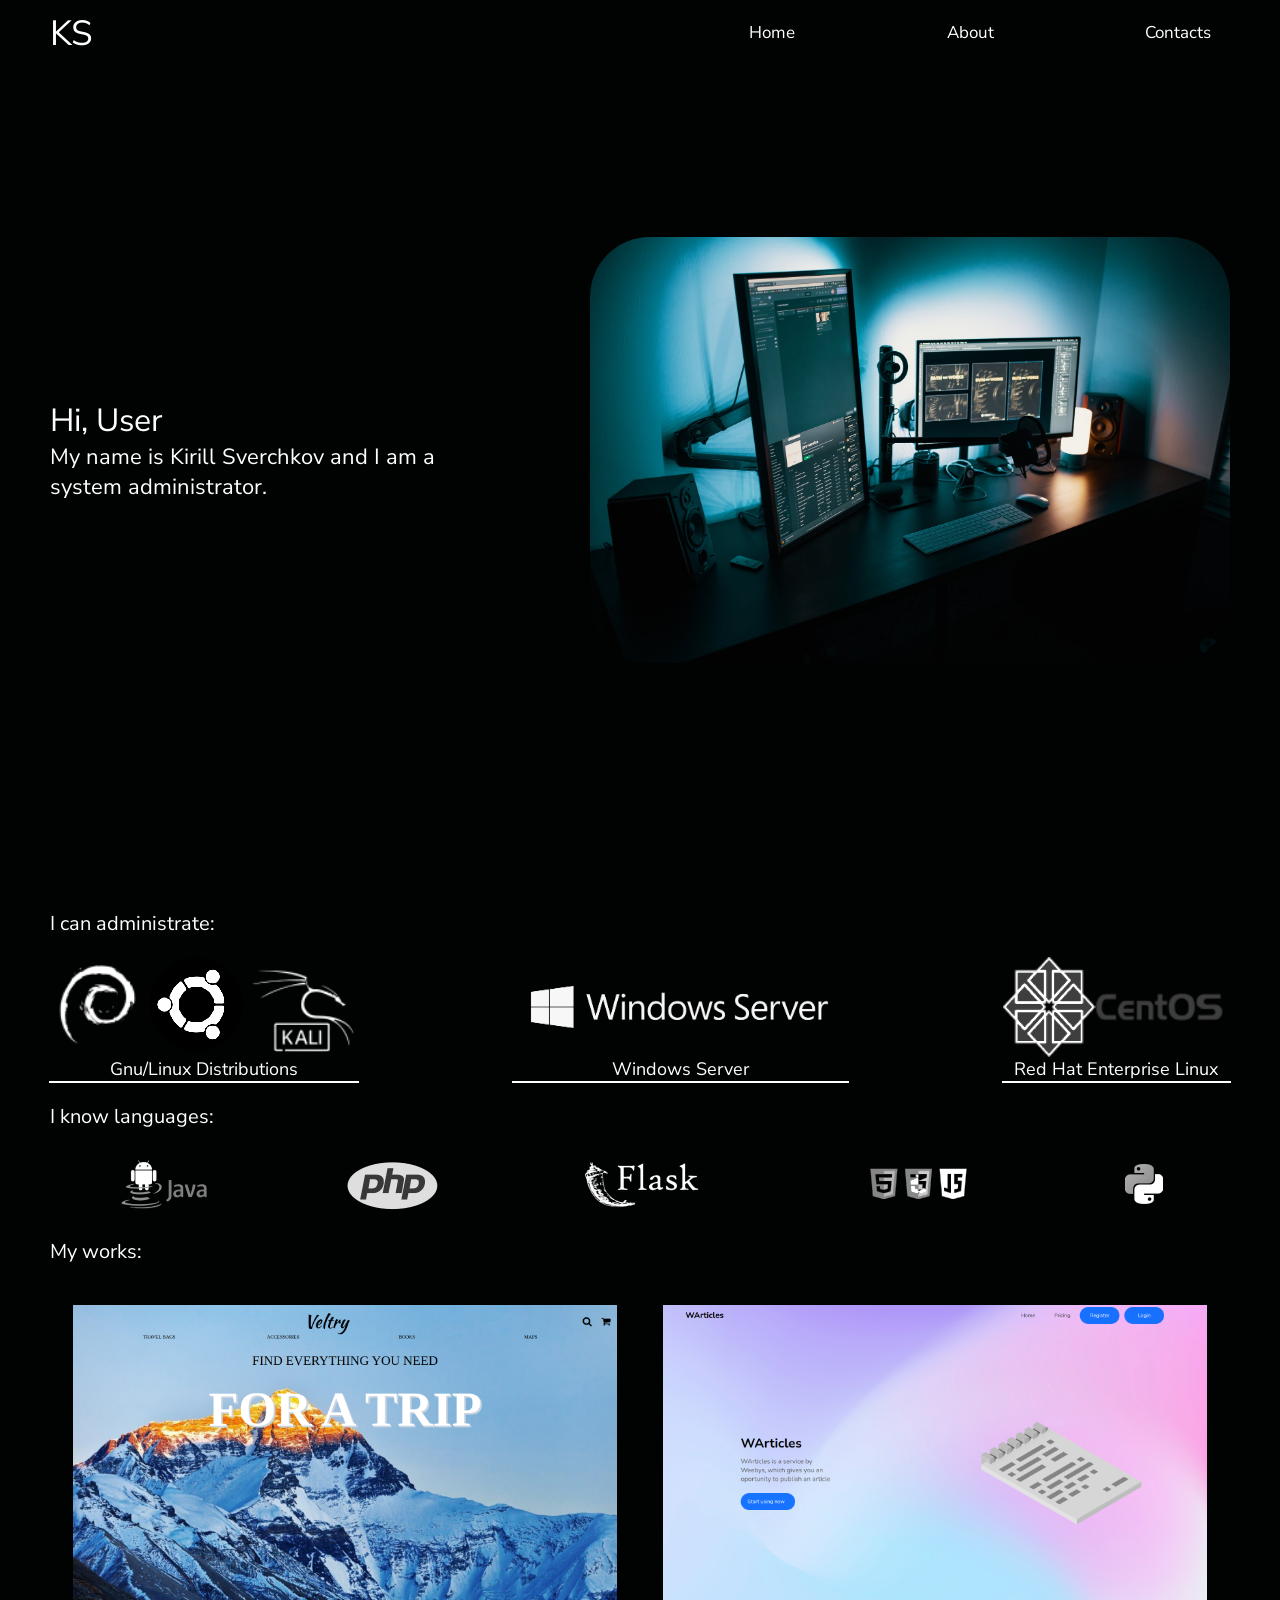
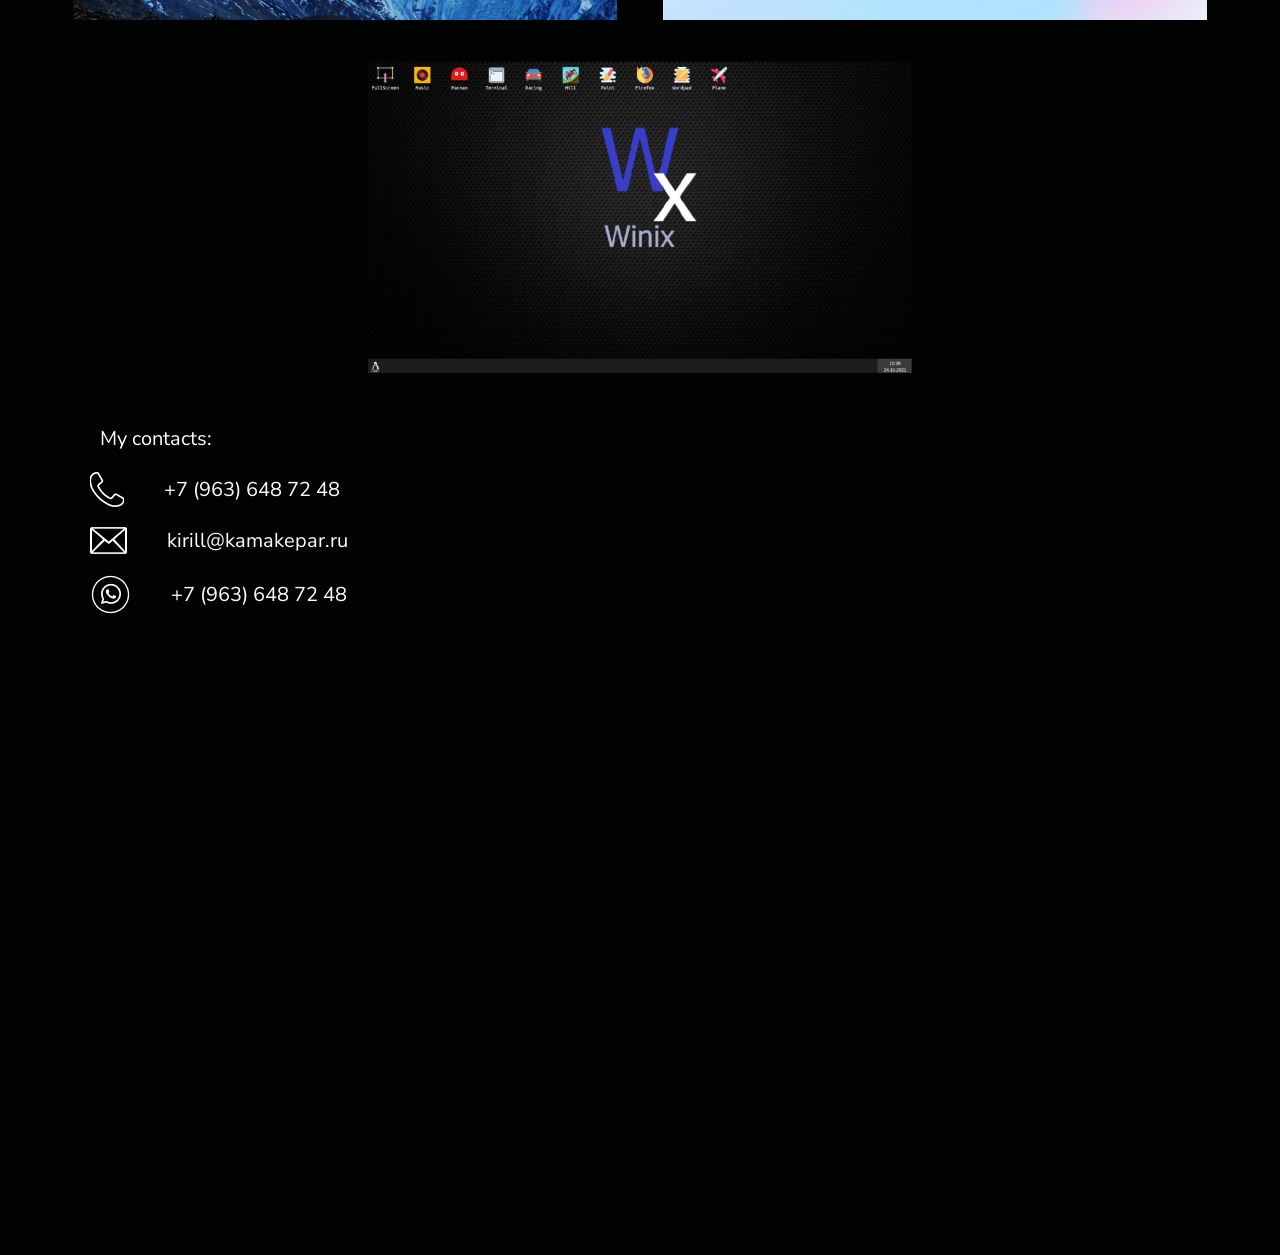
==== index.html @ 266104aa "all" ====
<html>
    <head>
        <title>Kirill Sverchkov</title>
        <meta name="viewport" content="width=device-width, initial-scale=1">
        <link rel="stylesheet" href="/assets/css/common.css?v=0.1" >
        <link rel="stylesheet" href="/assets/css/main.css?v=0.16">
        <link rel="stylesheet" href="/assets/css/phone.css?v=0.7">
        <link rel="stylesheet" href="/assets/css/prog.css?v=0.1">
    </head>
    <body>
        <div class="content__box tyui" id="Home">
            <div class="menu">
                <a class="menu__item__logo" href="/">KS</a>
                <div class="menu__item__items">
                    <a class="menu__item" href="#Home">Home<anim></anim></a>
                    <a class="menu__item" href="#About">About<anim></anim></a>
                    <a class="menu__item" href="#Contacts">Contacts<anim></anim></a>
                </div>
            </div>
            <div class="content__box__items">
                <div class="content__box__left">
                    <div class="content__title">Hi, User</div>
                    <div class="content__description">My name is Kirill Sverchkov and I am a system administrator.</div>
                </div>
                <div class="content__box__right">
                    <img src="/assets/images/head.jpeg">
                </div>
            </div>
        </div>
        <div class="content__box ddfg" id="About">
            <div class="content_box__description">I can administrate: </div>
            <div class="content__box__layers">
                <div class="content__box__left__layer__left">
                    <div class="content__box__left__layer__top">
                        <img src="/assets/images/image 2debian_logo.png" class="debian">
                        <img src="/assets/images/image 3ubuntu_logo.png" class="ubuntu">
                        <img src="/assets/images/image 4kali_logo.png" class="kali">
                    </div>
                    <div class="content__box__left__layer__bottom">
                        Gnu/Linux Distributions<anim></anim>
                    </div>
                </div>
                <div class="content__box__left__layer__center">
                    <div class="content__box__center__layer__top">
                        <img src="/assets/images/image 10windows_server_logo.png" class="windows10">
                    </div>
                    <div class="content__box__center__layer__bottom">
                        Windows Server<anim></anim>
                    </div>
                </div>
                <div class="content__box__left__layer__right">
                    <div class="content__box__right__layer__top">
                        <img src="/assets/images/image 5centos_logo.png" class="centos">
                    </div>
                    <div class="content__box__right__layer__bottom">
                        Red Hat Enterprise Linux<anim></anim>
                    </div>
                </div>
            </div>
            <div class="content_box__description">I know languages: </div>
            <div class="content_box__description__langs">
                <img src="/assets/images/image 6java_logo.png" class="java">
                <img src="/assets/images/image 7php_logo.png" class="php">
                <img src="/assets/images/flask_bg_trans 1flask_logo.png" class="flask">
                <img src="/assets/images/image 8web_logo.png" class="web">
                <img src="/assets/images/image 9python_logo.png" class="python">
            </div>
            <div class="content_box__description">My works: </div>
            <div class="content__box__my__works">
                <div class="content__box__my__works__asset">
                    <div class="imgasset" style="background-image:url('/assets/images/projects/veltry_proj.png');">
                        <div class="huty">
                            Veltry is a project, in which an internet shop was created.
                        </div>
                    </div>
                </div>

                <div class="content__box__my__works__asset">
                    <div class="imgasset" style="background-image:url('/assets/images/projects/warticles_proj.png');">
                        <div class="huty">
                            Warticles is a project, in which you can create a blog.
                        </div>
                    </div>
                </div>

                <div class="content__box__my__works__asset">
                    <div class="imgasset" style="background-image:url('/assets/images/projects/winix_os_proj.png');">
                        <div class="huty">
                            Winix is an os, written in JavaScript and styled by css.
                        </div>
                    </div>
                </div>
            </div>
            <div class="content__box rtyu" id="Contacts">
                <div class="content_box__description">My contacts: </div>
                <div class="phone_me dliu">
                    <a href="tel:+7 (963) 648 72 48"><img src="/assets/images/phone-line 1.png"> <hg>+7 (963) 648 72 48</hg></a>
                </div>
                <div class="email_me dliu">
                    <a href="mailto:kirill@kamakepar.ru"><img src="/assets/images/email 1.png"> <hg>kirill@kamakepar.ru</hg></a>
                </div>
                <div class="whatsapp_me dliu">
                    <a href="https://api.whatsapp.com/send?phone=79636487248&text=%D0%94%D0%BE%D0%B1%D1%80%D1%8B%D0%B9%20%D0%B4%D0%B5%D0%BD%D1%8C.%20%D0%9C%D0%B5%D0%BD%D1%8F%20%D0%B7%D0%BE%D0%B2%D1%83%D1%82%20..."><img src="/assets/images/whatsapp-round-line 1.png"> <hg>+7 (963) 648 72 48</hg></a>
                </div>
                <div class="frame">
                    <script src="//mailer.i.bizml.ru/apps/fc3/build/loader.js" async sp-form-id="51efac4c1dc15f9a9f5ab55841e2608adf879eae57d5d45fceab6134a66a0aba"></script>
                </frame>
            </div>
    </body>
    <script src="/assets/js/jquery.js"></script>
    <script src="/assets/js/jquery.appear.js"></script>
    <script src="/assets/js/main.js?v=1.0"></script>
</html>
---- assets/css/common.css ----
@import url('https://fonts.googleapis.com/css2?family=Nunito+Sans:ital,wght@0,400;0,700;1,400;1,700&display=swap');

*{
    font-family: 'Nunito Sans', sans-serif;
    font-weight: normal;
    font-size: 14px;
}

body{
    background-color: #010302;
    margin:0px;
    height:100%;
    width: 100%;
}
---- assets/css/main.css ----
@keyframes deunderline{
    from{
        width:100%;
        border: 1px solid #fff;
    }
    to{
        width:0%;
        border: 1px solid #fff;
    }
}

@keyframes just_underline{
    from{
        width:0px;
    }
    to{
        width:100%;
    }
}

@keyframes underline{
    from{
        width:0%;
        border: 1px solid #fff;
    }
    to{
        width:100%;
        border: 1px solid #fff;
    }
}

@keyframes appear{
    from{
        opacity: 0;
    }
    to{
       opacity: 1; 
    }
}

html {
    scroll-behavior: smooth;
}

.content__box.tyui{
    height: 100%;
}

.menu {
    padding: 10px 50px;
    display: flex;
    align-items: center;
    justify-content: space-between;
    width: calc(100% - 100px);
}

a.menu__item__logo {
    font-size: 35px;
    color: #fff;
    text-decoration: none;
}

.menu__item__items {
    display: flex;
    align-items: center;
    justify-content: space-between;
    max-width: 500px;
    width: 100%;
    flex-grow: 1;
}

a.menu__item {
    color: #fff;
    text-decoration: none;
    padding: 10px 19px;
    font-size: 17px;
    display: flex;
    align-items: center;
    justify-content: center;
    flex-direction: column;
}

a.menu__item:hover anim {
    animation: .3s underline ease-in-out;
    width: 100%;
    border: 1px solid #fff;
}

a.menu__item anim {
    animation: .3s deunderline ease-in-out;
    width: 100%;
    border: 1px solid transparent;
}

.content__box__items {
    flex-grow: 1;
    display: flex;
    justify-content: space-between;
    padding: 10px 50px;
    align-items: center;
}

.content__box {
    width: 100%;
    height: 100%;
    display: flex;
    flex-direction: column;
}

.content__box__left {
    color: #fff;
    max-width: 398px;
    width: 100%;
}

.content__title {
    font-size: 32px;
}

.content__description {
    font-size: 22px;
}

.content__box__right img {
    width: 100% !important;
    height: auto;
    border-radius: 60px;
}

.content__box__right {
    max-width: 640px;
    width: 100%;
}

.content__box .content__box__items > div {
    display: none;
}

.onappear{
    display: initial !important;
    animation: 1s appear ease-in-out;
}

.onappear-flex{
    display: flex !important;
    animation: 1s appear ease-in-out;
    visibility: visible !important;
}

.onappear-block{
    display: flex !important;
    animation: 1s appear ease-in-out;
}

.content_box__description {
    padding: 10px 50px;
    font-size: 20px;
    color: #fff;
}

.content__box__layers {
    padding: 10px 50px;
    display: flex;
    justify-content: space-between;
}

img.debian {filter: contrast(0) grayscale(1) brightness(100);}

img.ubuntu {
    filter: grayscale(3.2) contrast(9);
}

img.kali {
    filter: grayscale(1) contrast(0) brightness(100);
}

.content__box__left__layer__top img {
    cursor: pointer;
}

.content__box__left__layer__top img:hover {
    filter: none;
}

.content__box__layers {
    color: #fff;
    text-align: center;
    visibility: hidden;
}

.uline-anim{
    animation: 2s just_underline ease-in-out;
    display: flex !important;
}

.uline {
    font-size: 18px;
    display: flex;
    flex-direction: column;
    align-items: center;
    justify-content: center;
    visibility: visible;
}

.content__box__right__layer__bottom anim{
    display: none;
}

.content__box__left__layer__bottom anim{
    display: none;
}

img.centos {
    filter: grayscale(1) contrast(1.5) brightness(1.5);
}

anim {
    width: 100%;
    border: 1px solid #fff;
}

.content__box__right__layer__top img:hover {filter: none;}

.content_box__description__langs {
    padding: 10px 50px;
    display: flex;
    align-items: center;
    justify-content: space-around;
    visibility: hidden;
}

.content_box__description__langs img {
    filter: grayscale(1) brightness(1.5);
}

.content_box__description__langs img:hover {
    filter: none;
}

.content__box__left__layer__top img {
    height: 95px;
    width: auto;
}

.content__box__right__layer__top img {
    height: 100px;
    width: auto;
}

.content__box.ddfg {
    min-height: 100%;
    height: min-content;
}

.content__box__left__layer__center img {
    width: 335px;
    height: auto;
    filter: grayscale(1) brightness(9);
}

.content__box__left__layer__center img:hover {
    filter: none;
    cursor: pointer;
}

.content__box__center__layer__bottom anim {
    display: none;
}

.content__box__my__works {
    padding: 10px 50px;
    display: flex;
    justify-content: space-around;
    flex-wrap: wrap;
    background-size: cover;
    visibility: hidden;
}

.content__box__center__layer__top {
    flex-grow: 1;
    align-items: center;
    justify-content: center;
    display: flex;
}

.content__box__left__layer__center {
    display: flex;
    flex-direction: column;
}

.content__box__my__works__asset {
    max-width: 550px;
    height: 315px;
    width: 100%;
    margin: 20px 5px;
}

.huty {
    height: 100%;
    width: 100%;
    display: none;
    animation: .3s disappear ease-in-out;
}

.content__box__my__works__asset .imgasset {
    background-size: contain;
    background-repeat: no-repeat;
    background-position: 50%;
    height: 100%;
    width: 100%;
    cursor: pointer;
}

.imgasset:hover .huty {
    background: #000000d9;
    display: flex;
    height: calc(100% - 20px);
    justify-content: space-around;
    align-items: center;
    padding: 10px 20px;
    width: calc(100% - 40px);
    color: #fff;
    font-size: 20px;
    animation: .5s appear ease-in-out;
}

div#Contacts {
    min-height: calc(100vh - 70px);
    padding-top: 70px;
    padding: 10px 50px;
    max-width: calc(100% - 100px);
}

.menu {
    position: fixed;
    width: calc(100% - 100px);
    background: #010302;
    z-index: 100000;
}

.dliu {padding: 10px 20px;align-items: center;display: flex;}

.dliu a {
    text-decoration: none;
    color: #fff;
    font-size: 20px;
    display: flex;
    align-items: center;
}

.dliu a * {
    font-size: 20px;
    margin: 0px 20px;
}

.dliu img {
    filter: grayscale(1) brightness(1000);
}


.frame {
    max-width: 460px;
}
---- assets/css/phone.css ----
@media screen and (max-width: 600px) {
    .content__box__items {
        flex-direction: column;
        justify-content: center;
    }
    .content__box__items div{
        margin:10px 0px;
    }

    .menu {
        padding: 10px 30px;
    }
    
    .menu__item{
        padding: 10px 10px;
    }

    .content__box__left__layer__top img {
        height: initial;
        width: initial;
    }
    
    .content__box__right__layer__top img {
        height: initial;
        width: initial;
    }

    .content__box__layers {
        flex-direction: column;
    }

    .content_box__description__langs {
        flex-wrap: wrap;
    }

    .content__box__layers > div{
        margin:20px 0;
    }

    .content__box__left__layer__center img{
        width: 100%;
    }

    .content__box__my__works__asset{
        height: 200px;
    }

    .menu {
        position: fixed;
        width: calc(100% - 60px);
        background: #010302;
        z-index: 100000;
    }
}
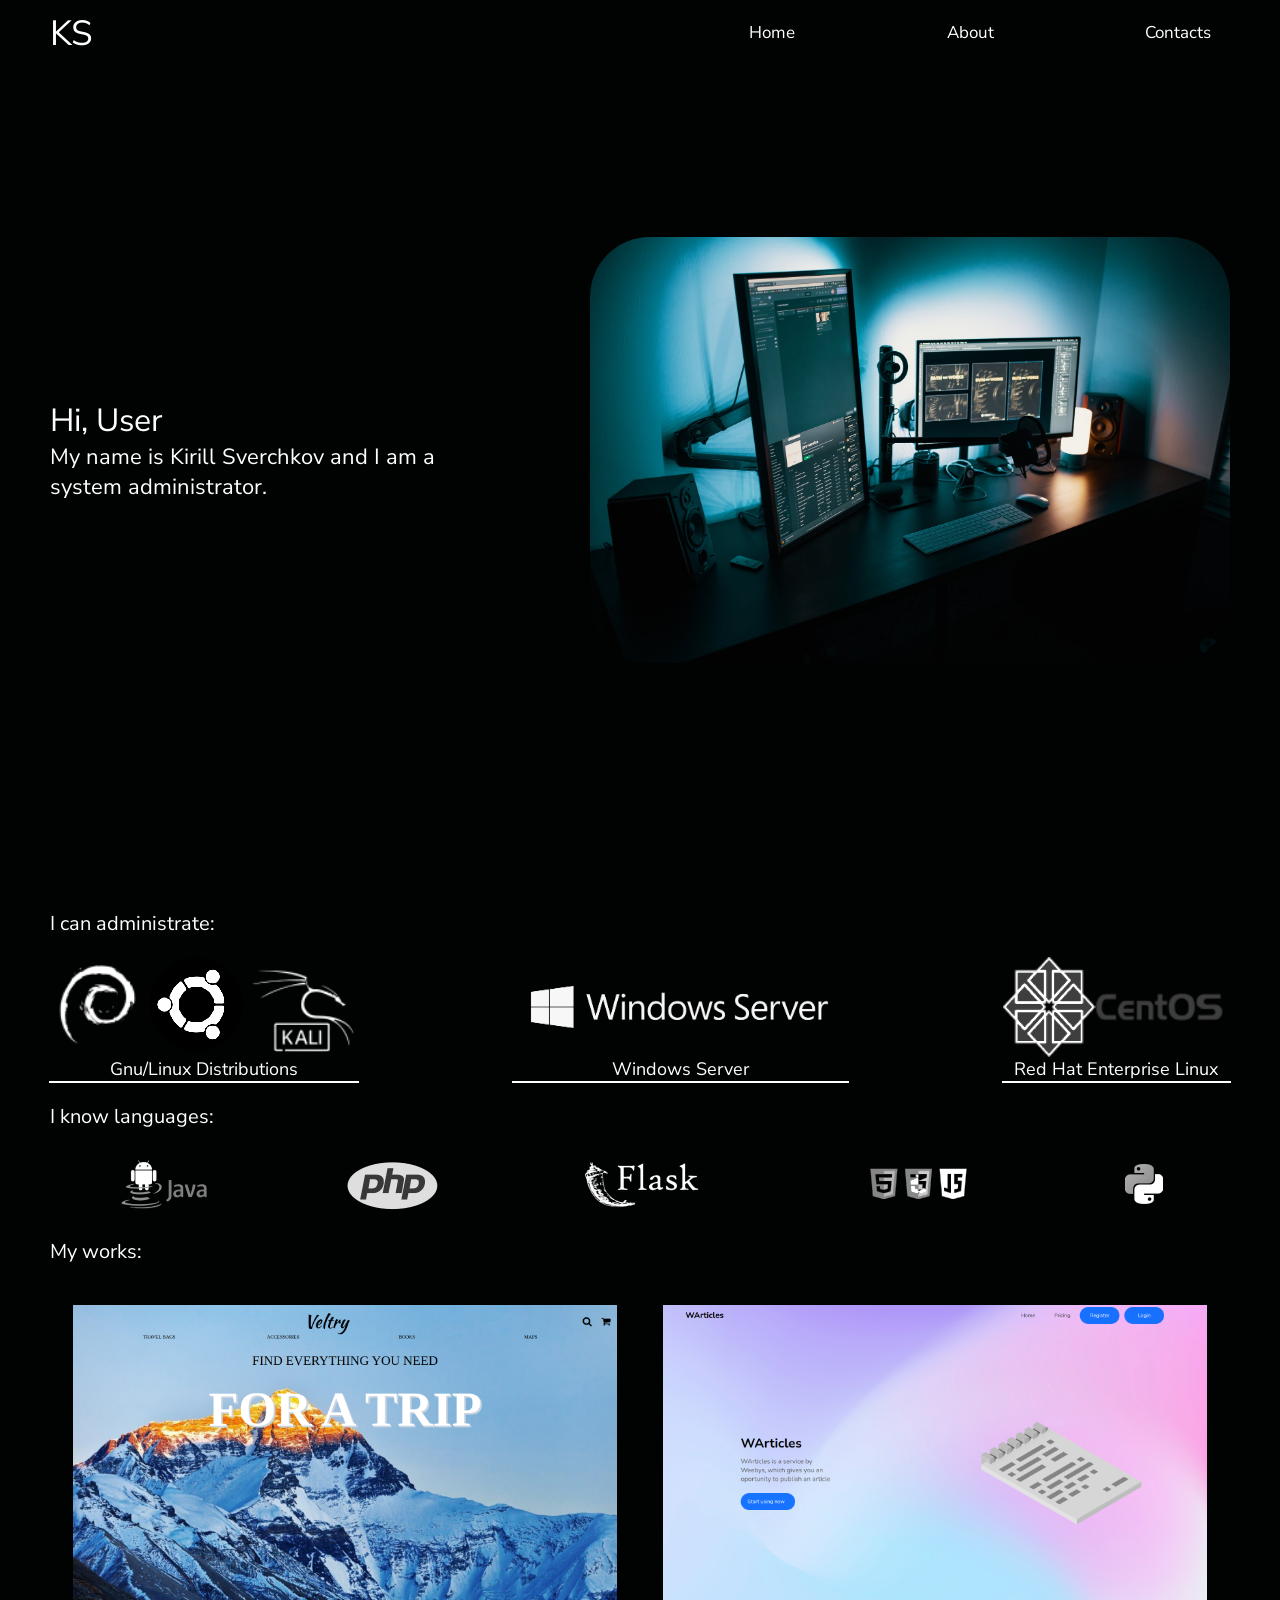
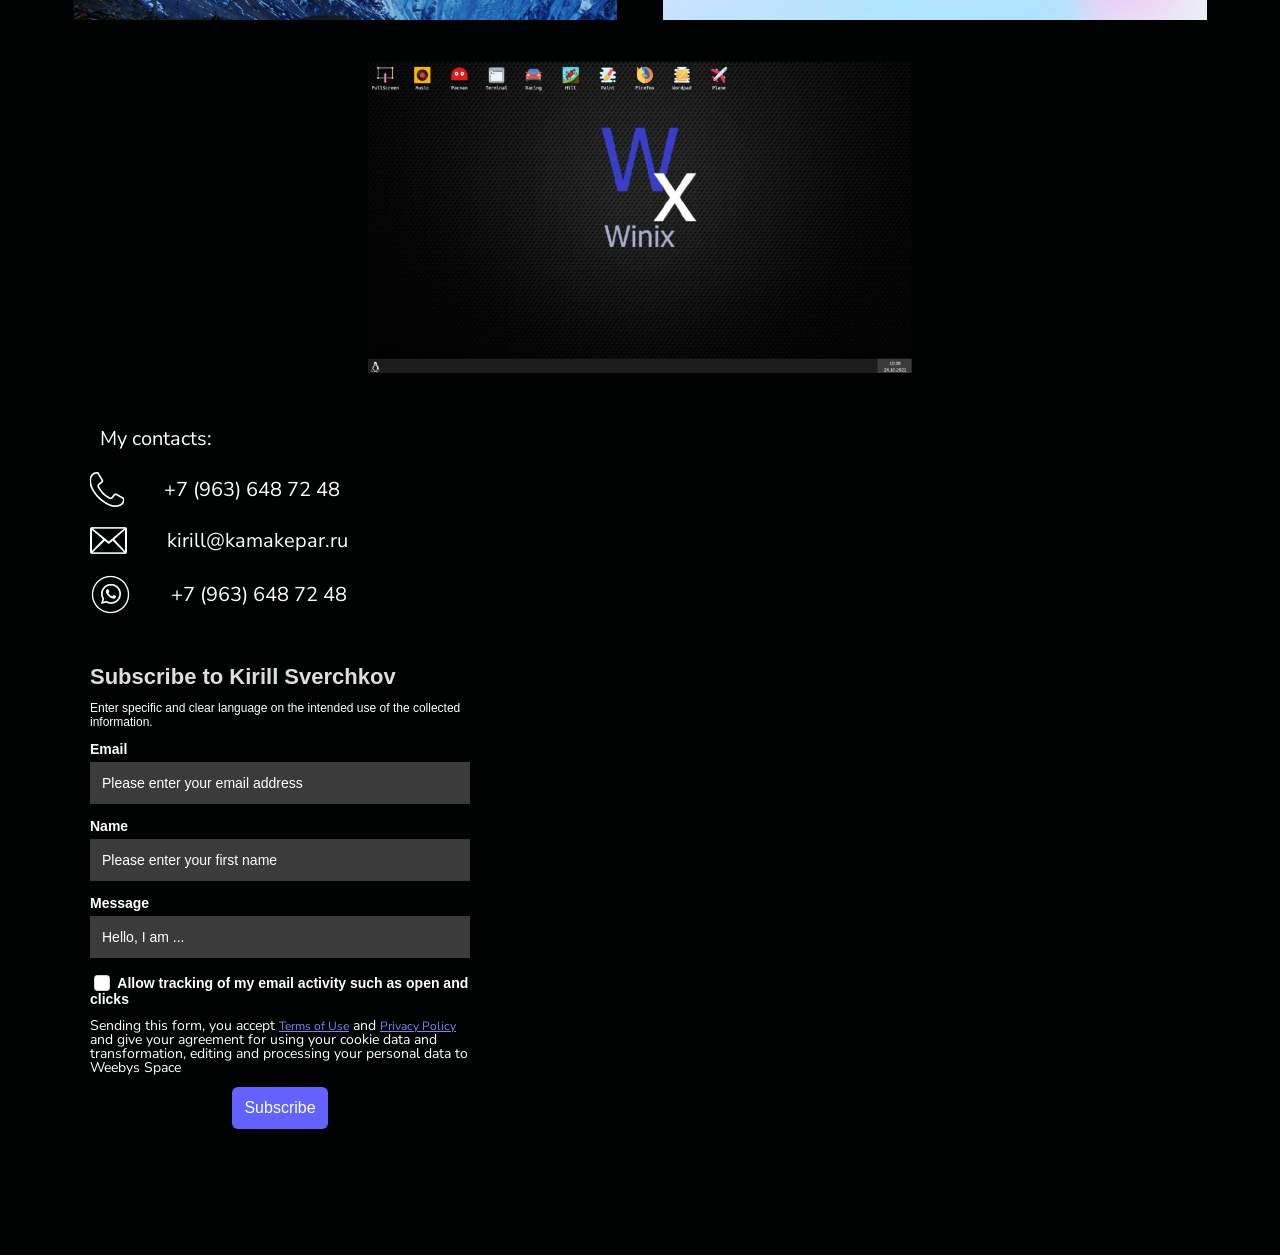
==== commit cee5cd39: "me" ====
--- a/index.html
+++ b/index.html
@@ -3,8 +3,8 @@
         <title>Kirill Sverchkov</title>
         <meta name="viewport" content="width=device-width, initial-scale=1">
         <link rel="stylesheet" href="/assets/css/common.css?v=0.1" >
-        <link rel="stylesheet" href="/assets/css/main.css?v=0.16">
-        <link rel="stylesheet" href="/assets/css/phone.css?v=0.7">
+        <link rel="stylesheet" href="/assets/css/main.css?v=0.18">
+        <link rel="stylesheet" href="/assets/css/phone.css?v=0.9">
         <link rel="stylesheet" href="/assets/css/prog.css?v=0.1">
     </head>
     <body>
@@ -103,11 +103,245 @@
                     <a href="https://api.whatsapp.com/send?phone=79636487248&text=%D0%94%D0%BE%D0%B1%D1%80%D1%8B%D0%B9%20%D0%B4%D0%B5%D0%BD%D1%8C.%20%D0%9C%D0%B5%D0%BD%D1%8F%20%D0%B7%D0%BE%D0%B2%D1%83%D1%82%20..."><img src="/assets/images/whatsapp-round-line 1.png"> <hg>+7 (963) 648 72 48</hg></a>
                 </div>
                 <div class="frame">
-                    <script src="//mailer.i.bizml.ru/apps/fc3/build/loader.js" async sp-form-id="51efac4c1dc15f9a9f5ab55841e2608adf879eae57d5d45fceab6134a66a0aba"></script>
-                </frame>
+                    <!--<script src="//mailer.i.bizml.ru/apps/fc3/build/loader.js" async sp-form-id="51efac4c1dc15f9a9f5ab55841e2608adf879eae57d5d45fceab6134a66a0aba"></script>
+                        --->
+                        <form action="https://api.elasticemail.com/contact/add?version=2" data-id="tfolpKMEyv" method="post" id="ewf_subscriptionForm_tfolpKMEyv" class="EWF__form Inline">
+                            <div class="headers" style="">
+                            <h4 id="ewf_formheader" class="EWF__header">Subscribe to Kirill Sverchkov
+                            </h4>
+                            <p id="ewf_formdesc">Enter specific and clear language on the intended use of the collected information.
+                            </p>
+                            </div>
+                            <fieldset style="border:none;" class="webform-custominputs">
+                            <div class="inputs">
+                            <div>
+                            <label for="email" class="requiredInput">Email
+                            </label>
+                            <input maxlength="undefined" class="form-control webform__form-control" name="email" size="20" type="email" required="" placeholder="Please enter your email address">
+                            </div>
+                            <div class="requiredInput">
+                            <label for="field_firstname">Name
+                            </label>
+                            <input maxlength="undefined" class="form-control webform__form-control" name="field_firstname" size="20" type="text" false="" placeholder="Please enter your first name" required="">
+                            </div>
+                            <div class="requiredInput">
+                            <label for="field_lastname">Message
+                            </label>
+                            <input maxlength="undefined" class="form-control webform__form-control" name="field_lastname" size="20" type="text" false="" placeholder="Hello, I am ..." required="">
+                            </div>
+                            </div>
+                            <div class="checkboxes">
+                            </div>
+                            <div class="webform-lists" style="display: none;">
+                            <div style="display:flex;" class="checkboxes js-Kirill Sverchkov">
+                            <label class="container-box">
+                            <input type="checkbox" name="publiclistid" id="yVUETIGH" value="0c9a5d46-8d15-45f2-aaa0-7c02e6a33520" checked="checked">
+                            </label>
+                            <label class="publiclistlabel" for="yVUETIGH">Kirill Sverchkov
+                            </label>
+                            </div>
+                            </div>
+                            <div class="consent">
+                            <div class="consentcontainer">
+                            <div>
+                            <input id="hiddenInput" type="hidden" value="2" name="consenttracking">
+                            </div>
+                            <div>
+                            <label for="consenttracking" class="requiredInput">
+                            <input type="checkbox" data-name="id" id="consenttracking" name="consenttracking" value="1" required="">
+                            Allow tracking of my email activity such as open and clicks
+                            </label>
+                            </div>
+                            </div>
+                            </div>
+                            <p id="ewf_datadisclaimer">
+                            <span>Sending this form, you accept 
+                            <a href="https://elasticemail.com/resources/usage-policies/terms-of-use/" target="_blank">Terms of Use</a> and 
+                            <a href="https://elasticemail.com/resources/usage-policies/privacy-policy/" target="_blank">Privacy Policy</a> and give your agreement for using your cookie data and transformation, editing and processing your personal data to Weebys Space</span>
+                            </p>
+                            </fieldset>
+                            <fieldset class="webform-options style-updated" style="border:none;">
+                            <div id="trackconsentscript">
+                            <script type="text/javascript">document.querySelector("#consenttracking").addEventListener("change", function (e) { if (document.querySelector("#consenttracking").checked) { document.querySelector("#hiddenInput").disabled = true; } else { document.querySelector("#hiddenInput").disabled = false;} });</script>
+                            </div>
+                            <input type="submit" name="submit" value="Subscribe" id="eesubmit" class="EWF__subscribe">
+                            <input type="hidden" name="publicaccountid" value="46f67ef2-e09b-447f-a10a-35660a3be6a2">
+                            <input type="hidden" name="returnUrl" value="https://kirill.kamakepar.ru/thankyou.html">
+                            <input type="hidden" name="activationReturnUrl" value="https://kirill.kamakepar.ru/success.html">
+                            <input type="hidden" name="alreadyactiveurl" value="https://kirill.kamakepar.ru/already.html">
+                            <input type="hidden" name="activationTemplate" value="">
+                            <input type="hidden" name="source" value="WebForm">
+                            <input type="hidden" name="verifyemail" value="false" id="ewf_verifyEmails">
+                            <input type="hidden" id="ewf_captcha" name="captcha" value="false">
+                            <input type="hidden" name="notifyEmail" value="sa50_k.a.sverchkov@mpt.ru">
+                            <button type="button" name="dismissForm" id="ewf_dismissForm" style="display:none; position: absolute; top: 0; right: 0; float: right">X
+                            </button>
+                            </fieldset>
+                            <div id="ewf_style" class="Inline">
+                            <style id="webform__main-styles">form.EWF__form {
+                            background:#010302;
+                                                 padding-top:40px;
+                                                 padding-left:40px;
+                                                 padding-bottom:40px;
+                                                 padding-right:40px;
+                                                 border-radius:6px;
+                                                 box-sizing:border-box;
+                                                 box-shadow:0px 0px 0px rgba(0, 0, 0, 0);
+                                                 }
+                                                 form.EWF__form p {
+                                                 color:#ffffff;
+                                                 text-align:left;
+                                                 line-height:14px;
+                                                 font-size:12px;
+                                                 font-family:Arial, Helvetica, sans-serif;
+                                                 margin:12px 0;
+                                                 font-style:normal;
+                                                 font-weight:normal;
+                                                 }
+                                                 form.EWF__form .EWF__header {
+                                                 background:transparent;
+                                                 padding-top:0px;
+                                                 color:#dedede;
+                                                 padding-left:0px;
+                                                 padding-bottom:0px;
+                                                 padding-right:0px;
+                                                 text-align:left;
+                                                 line-height:24px;
+                                                 font-size:22px;
+                                                 margin:0;
+                                                 font-family:Arial, Helvetica, sans-serif;
+                                                 font-style:normal;
+                                                 font-weight:bold;
+                                                 }
+                                                 form.EWF__form label {
+                                                 line-height:16px;
+                                                 font-size:14px;
+                                                 color:#ffffff;
+                                                 display:block;
+                                                 font-family:Arial, Helvetica, sans-serif;
+                                                 margin-bottom:5px;
+                                                 font-style:normal;
+                                                 font-weight:bold;
+                                                 text-align:left;
+                                                 }
+                                                 form.EWF__form .EWF__subscribe {
+                                                 background:#6262fe;
+                                                 padding-top:12px;
+                                                 line-height:18px;
+                                                 font-size:16px;
+                                                 color:#ffffff;
+                                                 padding-left:12px;
+                                                 padding-bottom:12px;
+                                                 padding-right:12px;
+                                                 border-radius:6px;
+                                                 border:0;
+                                                 display:inline-block;
+                                                 width:auto;
+                                                 max-width:100%;
+                                                 font-family:Arial, Helvetica, sans-serif;
+                                                 font-style:normal;
+                                                 font-weight:normal;
+                                                 }
+                                                 .EWF__form .webform-options {
+                                                 text-align:center;
+                                                 }
+                                                 form.EWF__form input {
+                                                 background:#3b3b3b;
+                                                 padding-top:12px;
+                                                 color:#ffffff;
+                                                 padding-left:12px;
+                                                 padding-bottom:12px;
+                                                 padding-right:12px;
+                                                 border-radius:0px;
+                                                 line-height:18px;
+                                                 font-size:16px;
+                                                 border:0;
+                                                 width:100%;
+                                                 max-width:100%;
+                                                 display:block;
+                                                 font-family:Arial, Helvetica, sans-serif;
+                                                 font-style:normal;
+                                                 font-weight:normal;
+                                                 text-align:left;
+                                                 }
+                                                 form.EWF__form input::placeholder {
+                                                 color:#ffffff;
+                                                 font-size:14px;
+                                                 background:#3b3b3b;
+                                                 }
+                                                 form.EWF__form .inputs > div {
+                                                 margin-bottom:1rem;
+                                                 }
+                                                 form.EWF__form .checkboxes label,form.EWF__form .consent label {
+                                                 position: relative;
+                                                 cursor: pointer;
+                                                 -webkit-user-select: none;
+                                                 -moz-user-select: none;
+                                                 -ms-user-select: none;
+                                                 user-select: none;
+                                                 }
+                                                 form.EWF__form * {
+                                                 box-sizing:border-box;
+                                                 }
+                                                 form.EWF__form fieldset {
+                                                 display:block;
+                                                 padding:0;
+                                                 margin:0;
+                                                 }
+                                                 form.EWF__form .checkboxes input[type="checkbox"],form.EWF__form .consent input[type="checkbox"] {
+                                                 border: 1px solid #CFD6DB;
+                                                 border-radius: 4px;
+                                                 padding: 12px;
+                                                 width: 0;
+                                                 display: inline-block;
+                                                 margin-right: 20px;
+                                                 }
+                                                 form.EWF__form .checkboxes input[type="checkbox"]:before,form.EWF__form .consent input[type="checkbox"]:before {
+                                                 background-image: url("data:image/svg+xml,%3Csvg xmlns='http://www.w3.org/2000/svg' xmlns:xlink='http://www.w3.org/1999/xlink' version='1.1' id='Warstwa_1' x='0px' y='0px' viewBox='0 0 16 16' style='enable-background:new 0 0 16 16;' xml:space='preserve' width='16' height='16'%3E%3Cstyle type='text/css'%3E .st0%7Bfill:none;%7D .st1%7Bfill:%23FFFFFF;stroke:%23CFD6DB;%7D%0A%3C/style%3E%3Cg transform='translate(-925 -324)'%3E%3Cg transform='translate(925 324)'%3E%3Cpath class='st0' d='M4,0h8c2.2,0,4,1.8,4,4v8c0,2.2-1.8,4-4,4H4c-2.2,0-4-1.8-4-4V4C0,1.8,1.8,0,4,0z'/%3E%3Cpath class='st1' d='M4,0.5h8c1.9,0,3.5,1.6,3.5,3.5v8c0,1.9-1.6,3.5-3.5,3.5H4c-1.9,0-3.5-1.6-3.5-3.5V4C0.5,2.1,2.1,0.5,4,0.5z'/%3E%3C/g%3E%3C/g%3E%3C/svg%3E");
+                                                 background-color: #fff;
+                                                 width: 16px;
+                                                 height: 16px;
+                                                 content: '';
+                                                 display: block;
+                                                 cursor: pointer;
+                                                 border-radius: 4px;
+                                                 }
+                                                 form.EWF__form .checkboxes input[type="checkbox"]:hover:before,form.EWF__form .consent input[type="checkbox"]:hover:before {
+                                                 background-image: url("data:image/svg+xml,%3Csvg xmlns='http://www.w3.org/2000/svg' width='16' height='16' viewBox='0 0 16 16'%3E%3Cdefs%3E%3Cstyle%3E.a%7Bfill:%23fff;stroke:%235457ff;stroke-width:2px;%7D.b%7Bstroke:none;%7D.c%7Bfill:none;%7D%3C/style%3E%3C/defs%3E%3Cg transform='translate(-925 -324)'%3E%3Cg class='a' transform='translate(925 324)'%3E%3Crect class='b' width='16' height='16' rx='4'/%3E%3Crect class='c' x='1' y='1' width='14' height='14' rx='3'/%3E%3C/g%3E%3C/g%3E%3C/svg%3E");
+                                                 background-color: #fff;
+                                                 }
+                                                 form.EWF__form .checkboxes input[type="checkbox"]:checked:before,form.EWF__form .consent input[type="checkbox"]:checked:before {
+                                                 background-image: url("data:image/svg+xml,%3Csvg xmlns='http://www.w3.org/2000/svg' xmlns:xlink='http://www.w3.org/1999/xlink' version='1.1' id='Warstwa_1' x='0px' y='0px' viewBox='0 0 16 16' style='enable-background:new 0 0 16 16;' xml:space='preserve' width='16' height='16'%3E%3Cstyle type='text/css'%3E .st0%7Bfill:none;%7D .st1%7Bfill:%23FFFFFF;stroke:%235457FF;%7D .st2%7Bfill:%2332325C;%7D%0A%3C/style%3E%3Cg transform='translate(-925 -324)'%3E%3Cg transform='translate(925 324)'%3E%3Cpath class='st0' d='M4,0h8c2.2,0,4,1.8,4,4v8c0,2.2-1.8,4-4,4H4c-2.2,0-4-1.8-4-4V4C0,1.8,1.8,0,4,0z'/%3E%3Cpath class='st1' d='M4,0.5h8c1.9,0,3.5,1.6,3.5,3.5v8c0,1.9-1.6,3.5-3.5,3.5H4c-1.9,0-3.5-1.6-3.5-3.5V4C0.5,2.1,2.1,0.5,4,0.5z'/%3E%3C/g%3E%3Cpath class='st2' d='M938,328.9l-0.8-0.8c-0.1-0.1-0.1-0.1-0.2,0c0,0,0,0,0,0l-5.6,5.9l-2.3-2.4c-0.1-0.1-0.1-0.1-0.2,0 c0,0,0,0,0,0l-0.8,0.8c-0.1,0.1-0.1,0.2,0,0.2l3.2,3.3c0.1,0.1,0.1,0.1,0.2,0c0,0,0,0,0,0l6.5-6.9C938,329,938,328.9,938,328.9z'/%3E%3C/g%3E%3C/svg%3E");
+                                                 background-color: #fff;
+                                                 }
+                                                 form.EWF__form .checkboxes input[type="checkbox"]:hover:checked:before,form.EWF__form .consent input[type="checkbox"]:hover:checked:before {
+                                                 background-image: url("data:image/svg+xml,%3Csvg xmlns='http://www.w3.org/2000/svg' width='16' height='16' viewBox='0 0 16 16'%3E%3Cdefs%3E%3Cstyle%3E.a%7Bfill:%23fff;stroke:%235457ff;stroke-width:2px;%7D.b%7Bfill:%2332325c;%7D.c%7Bstroke:none;%7D.d%7Bfill:none;%7D%3C/style%3E%3C/defs%3E%3Cg transform='translate(-925 -324)'%3E%3Cg class='a' transform='translate(925 324)'%3E%3Crect class='c' width='16' height='16' rx='4'/%3E%3Crect class='d' x='1' y='1' width='14' height='14' rx='3'/%3E%3C/g%3E%3Cpath class='b' d='M10.032.964,9.224.118a.141.141,0,0,0-.2,0L3.384,6.02,1.124,3.653a.141.141,0,0,0-.2,0L.116,4.5a.157.157,0,0,0,0,.212L3.284,8.032a.141.141,0,0,0,.2,0l6.545-6.855A.153.153,0,0,0,10.032.964Z' transform='translate(927.925 327.925)'/%3E%3C/g%3E%3C/svg%3E");
+                                                 background-color: #fff;
+                                                 }
+                                                 form.EWF__form .EWF__error {
+                                                 color: red;
+                                                 padding-top: 10px;
+                                                 }
+                                                 form.EWF__form a {
+                                                 color:#8284f4;
+                                                 font-style:normal;
+                                                 line-height:14px;
+                                                 font-size:12px;
+                                                 font-weight:normal;
+                                                 }
+                                                 @supports (-ms-ime-align:auto) {
+                                                 form.EWF__form .checkboxes input[type='checkbox'], form.EWF__form .consent input[type='checkbox'] {
+                                                 width: 16px !important;
+                                                 margin-right: 5px;
+                                                 }
+                                                 }
+                                                 </style>
+                                                 </div>
+                                                 </form>
+                </div>
             </div>
     </body>
     <script src="/assets/js/jquery.js"></script>
     <script src="/assets/js/jquery.appear.js"></script>
-    <script src="/assets/js/main.js?v=1.0"></script>
+    <script src="/assets/js/main.js?v=1.2"></script>
 </html>
--- a/assets/css/main.css
+++ b/assets/css/main.css
@@ -338,7 +338,7 @@
     z-index: 100000;
 }
 
-.dliu {padding: 10px 20px;align-items: center;display: flex;}
+.dliu {padding: 10px 20px;align-items: center;display: flex;visibility: hidden;}
 
 .dliu a {
     text-decoration: none;
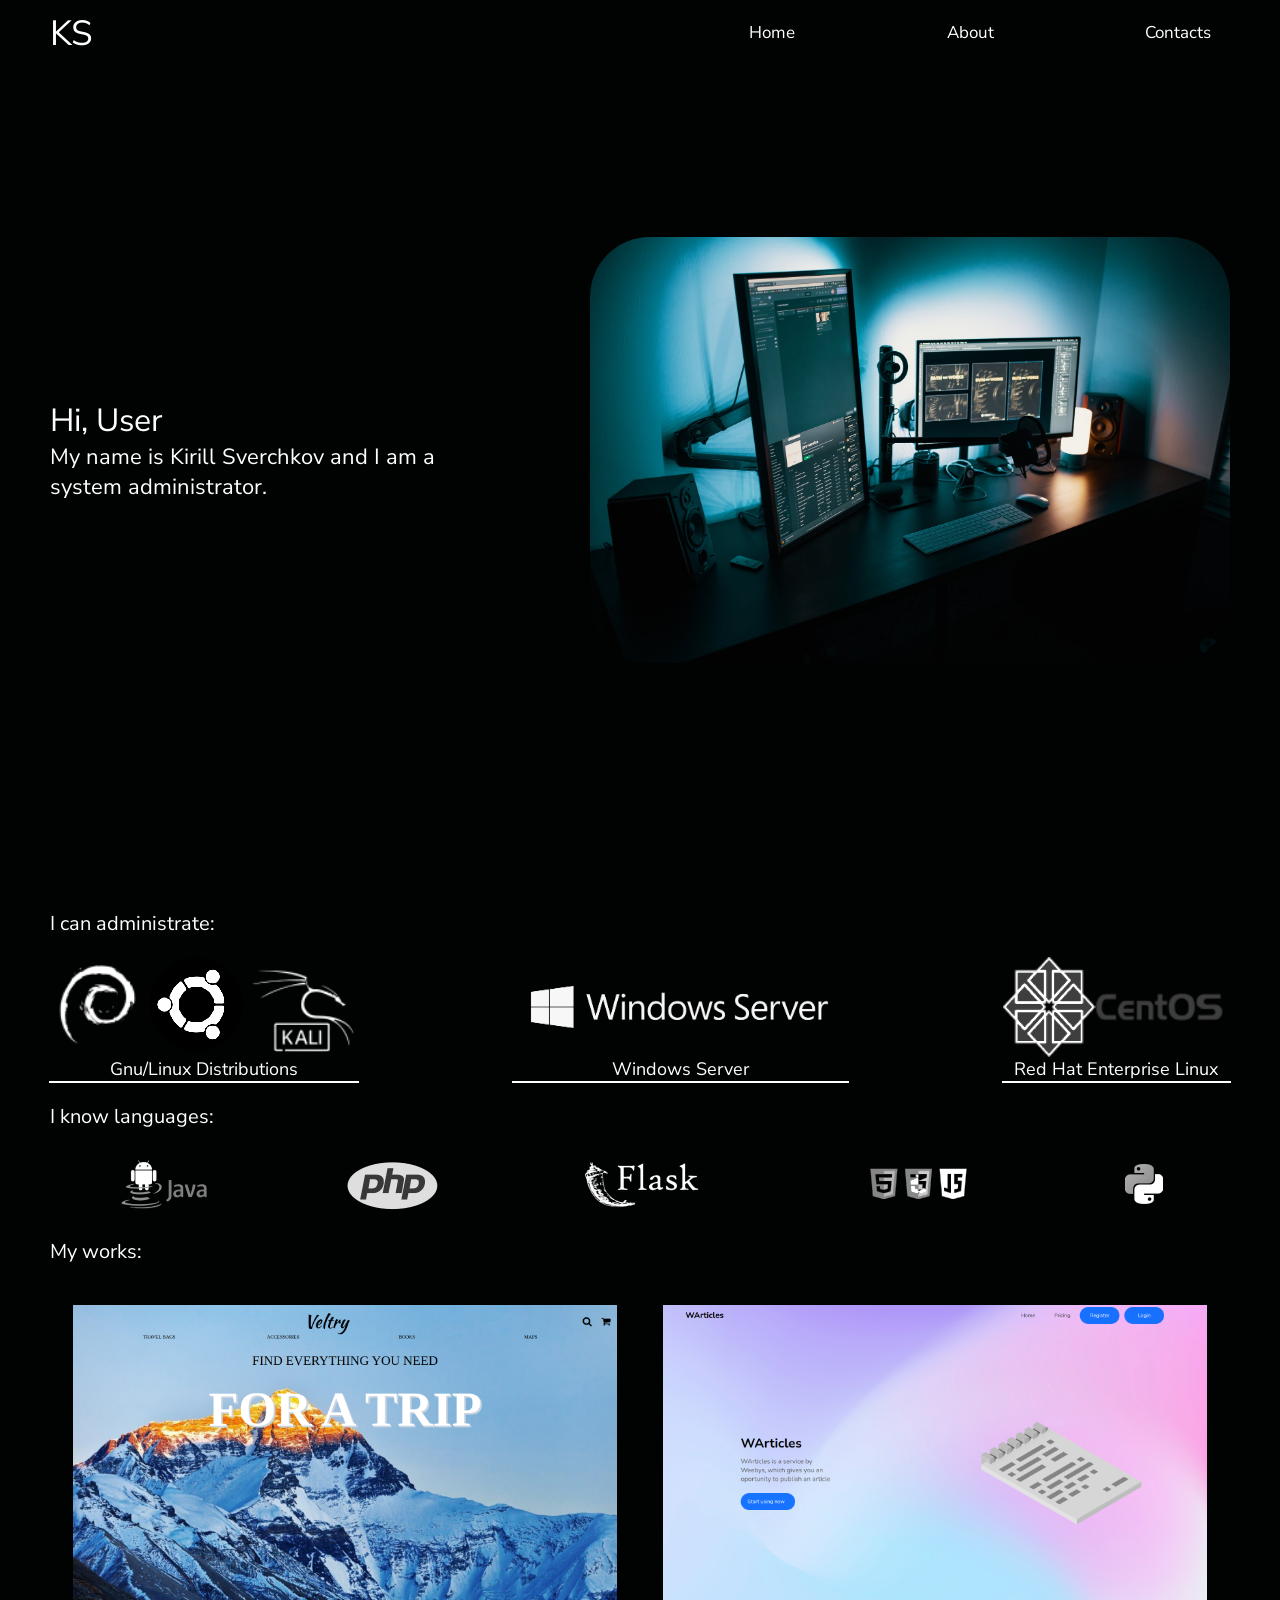
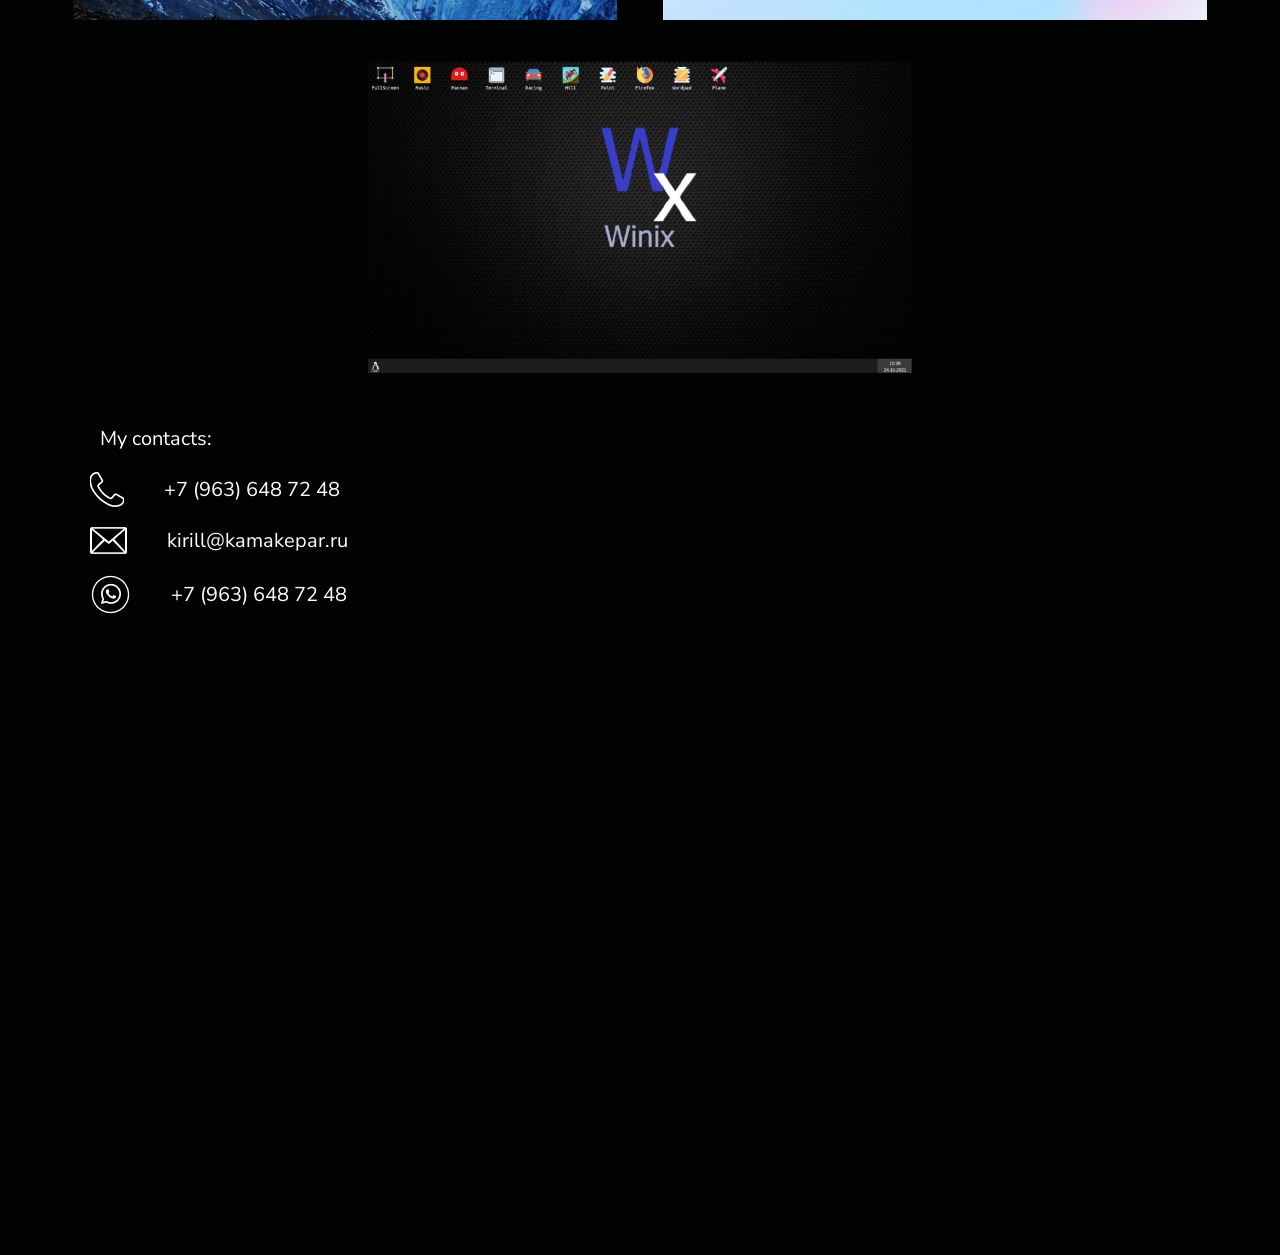
==== commit 8db162fa: "me" ====
--- a/index.html
+++ b/index.html
@@ -103,242 +103,8 @@
                     <a href="https://api.whatsapp.com/send?phone=79636487248&text=%D0%94%D0%BE%D0%B1%D1%80%D1%8B%D0%B9%20%D0%B4%D0%B5%D0%BD%D1%8C.%20%D0%9C%D0%B5%D0%BD%D1%8F%20%D0%B7%D0%BE%D0%B2%D1%83%D1%82%20..."><img src="/assets/images/whatsapp-round-line 1.png"> <hg>+7 (963) 648 72 48</hg></a>
                 </div>
                 <div class="frame">
-                    <!--<script src="//mailer.i.bizml.ru/apps/fc3/build/loader.js" async sp-form-id="51efac4c1dc15f9a9f5ab55841e2608adf879eae57d5d45fceab6134a66a0aba"></script>
-                        --->
-                        <form action="https://api.elasticemail.com/contact/add?version=2" data-id="tfolpKMEyv" method="post" id="ewf_subscriptionForm_tfolpKMEyv" class="EWF__form Inline">
-                            <div class="headers" style="">
-                            <h4 id="ewf_formheader" class="EWF__header">Subscribe to Kirill Sverchkov
-                            </h4>
-                            <p id="ewf_formdesc">Enter specific and clear language on the intended use of the collected information.
-                            </p>
-                            </div>
-                            <fieldset style="border:none;" class="webform-custominputs">
-                            <div class="inputs">
-                            <div>
-                            <label for="email" class="requiredInput">Email
-                            </label>
-                            <input maxlength="undefined" class="form-control webform__form-control" name="email" size="20" type="email" required="" placeholder="Please enter your email address">
-                            </div>
-                            <div class="requiredInput">
-                            <label for="field_firstname">Name
-                            </label>
-                            <input maxlength="undefined" class="form-control webform__form-control" name="field_firstname" size="20" type="text" false="" placeholder="Please enter your first name" required="">
-                            </div>
-                            <div class="requiredInput">
-                            <label for="field_lastname">Message
-                            </label>
-                            <input maxlength="undefined" class="form-control webform__form-control" name="field_lastname" size="20" type="text" false="" placeholder="Hello, I am ..." required="">
-                            </div>
-                            </div>
-                            <div class="checkboxes">
-                            </div>
-                            <div class="webform-lists" style="display: none;">
-                            <div style="display:flex;" class="checkboxes js-Kirill Sverchkov">
-                            <label class="container-box">
-                            <input type="checkbox" name="publiclistid" id="yVUETIGH" value="0c9a5d46-8d15-45f2-aaa0-7c02e6a33520" checked="checked">
-                            </label>
-                            <label class="publiclistlabel" for="yVUETIGH">Kirill Sverchkov
-                            </label>
-                            </div>
-                            </div>
-                            <div class="consent">
-                            <div class="consentcontainer">
-                            <div>
-                            <input id="hiddenInput" type="hidden" value="2" name="consenttracking">
-                            </div>
-                            <div>
-                            <label for="consenttracking" class="requiredInput">
-                            <input type="checkbox" data-name="id" id="consenttracking" name="consenttracking" value="1" required="">
-                            Allow tracking of my email activity such as open and clicks
-                            </label>
-                            </div>
-                            </div>
-                            </div>
-                            <p id="ewf_datadisclaimer">
-                            <span>Sending this form, you accept 
-                            <a href="https://elasticemail.com/resources/usage-policies/terms-of-use/" target="_blank">Terms of Use</a> and 
-                            <a href="https://elasticemail.com/resources/usage-policies/privacy-policy/" target="_blank">Privacy Policy</a> and give your agreement for using your cookie data and transformation, editing and processing your personal data to Weebys Space</span>
-                            </p>
-                            </fieldset>
-                            <fieldset class="webform-options style-updated" style="border:none;">
-                            <div id="trackconsentscript">
-                            <script type="text/javascript">document.querySelector("#consenttracking").addEventListener("change", function (e) { if (document.querySelector("#consenttracking").checked) { document.querySelector("#hiddenInput").disabled = true; } else { document.querySelector("#hiddenInput").disabled = false;} });</script>
-                            </div>
-                            <input type="submit" name="submit" value="Subscribe" id="eesubmit" class="EWF__subscribe">
-                            <input type="hidden" name="publicaccountid" value="46f67ef2-e09b-447f-a10a-35660a3be6a2">
-                            <input type="hidden" name="returnUrl" value="https://kirill.kamakepar.ru/thankyou.html">
-                            <input type="hidden" name="activationReturnUrl" value="https://kirill.kamakepar.ru/success.html">
-                            <input type="hidden" name="alreadyactiveurl" value="https://kirill.kamakepar.ru/already.html">
-                            <input type="hidden" name="activationTemplate" value="">
-                            <input type="hidden" name="source" value="WebForm">
-                            <input type="hidden" name="verifyemail" value="false" id="ewf_verifyEmails">
-                            <input type="hidden" id="ewf_captcha" name="captcha" value="false">
-                            <input type="hidden" name="notifyEmail" value="sa50_k.a.sverchkov@mpt.ru">
-                            <button type="button" name="dismissForm" id="ewf_dismissForm" style="display:none; position: absolute; top: 0; right: 0; float: right">X
-                            </button>
-                            </fieldset>
-                            <div id="ewf_style" class="Inline">
-                            <style id="webform__main-styles">form.EWF__form {
-                            background:#010302;
-                                                 padding-top:40px;
-                                                 padding-left:40px;
-                                                 padding-bottom:40px;
-                                                 padding-right:40px;
-                                                 border-radius:6px;
-                                                 box-sizing:border-box;
-                                                 box-shadow:0px 0px 0px rgba(0, 0, 0, 0);
-                                                 }
-                                                 form.EWF__form p {
-                                                 color:#ffffff;
-                                                 text-align:left;
-                                                 line-height:14px;
-                                                 font-size:12px;
-                                                 font-family:Arial, Helvetica, sans-serif;
-                                                 margin:12px 0;
-                                                 font-style:normal;
-                                                 font-weight:normal;
-                                                 }
-                                                 form.EWF__form .EWF__header {
-                                                 background:transparent;
-                                                 padding-top:0px;
-                                                 color:#dedede;
-                                                 padding-left:0px;
-                                                 padding-bottom:0px;
-                                                 padding-right:0px;
-                                                 text-align:left;
-                                                 line-height:24px;
-                                                 font-size:22px;
-                                                 margin:0;
-                                                 font-family:Arial, Helvetica, sans-serif;
-                                                 font-style:normal;
-                                                 font-weight:bold;
-                                                 }
-                                                 form.EWF__form label {
-                                                 line-height:16px;
-                                                 font-size:14px;
-                                                 color:#ffffff;
-                                                 display:block;
-                                                 font-family:Arial, Helvetica, sans-serif;
-                                                 margin-bottom:5px;
-                                                 font-style:normal;
-                                                 font-weight:bold;
-                                                 text-align:left;
-                                                 }
-                                                 form.EWF__form .EWF__subscribe {
-                                                 background:#6262fe;
-                                                 padding-top:12px;
-                                                 line-height:18px;
-                                                 font-size:16px;
-                                                 color:#ffffff;
-                                                 padding-left:12px;
-                                                 padding-bottom:12px;
-                                                 padding-right:12px;
-                                                 border-radius:6px;
-                                                 border:0;
-                                                 display:inline-block;
-                                                 width:auto;
-                                                 max-width:100%;
-                                                 font-family:Arial, Helvetica, sans-serif;
-                                                 font-style:normal;
-                                                 font-weight:normal;
-                                                 }
-                                                 .EWF__form .webform-options {
-                                                 text-align:center;
-                                                 }
-                                                 form.EWF__form input {
-                                                 background:#3b3b3b;
-                                                 padding-top:12px;
-                                                 color:#ffffff;
-                                                 padding-left:12px;
-                                                 padding-bottom:12px;
-                                                 padding-right:12px;
-                                                 border-radius:0px;
-                                                 line-height:18px;
-                                                 font-size:16px;
-                                                 border:0;
-                                                 width:100%;
-                                                 max-width:100%;
-                                                 display:block;
-                                                 font-family:Arial, Helvetica, sans-serif;
-                                                 font-style:normal;
-                                                 font-weight:normal;
-                                                 text-align:left;
-                                                 }
-                                                 form.EWF__form input::placeholder {
-                                                 color:#ffffff;
-                                                 font-size:14px;
-                                                 background:#3b3b3b;
-                                                 }
-                                                 form.EWF__form .inputs > div {
-                                                 margin-bottom:1rem;
-                                                 }
-                                                 form.EWF__form .checkboxes label,form.EWF__form .consent label {
-                                                 position: relative;
-                                                 cursor: pointer;
-                                                 -webkit-user-select: none;
-                                                 -moz-user-select: none;
-                                                 -ms-user-select: none;
-                                                 user-select: none;
-                                                 }
-                                                 form.EWF__form * {
-                                                 box-sizing:border-box;
-                                                 }
-                                                 form.EWF__form fieldset {
-                                                 display:block;
-                                                 padding:0;
-                                                 margin:0;
-                                                 }
-                                                 form.EWF__form .checkboxes input[type="checkbox"],form.EWF__form .consent input[type="checkbox"] {
-                                                 border: 1px solid #CFD6DB;
-                                                 border-radius: 4px;
-                                                 padding: 12px;
-                                                 width: 0;
-                                                 display: inline-block;
-                                                 margin-right: 20px;
-                                                 }
-                                                 form.EWF__form .checkboxes input[type="checkbox"]:before,form.EWF__form .consent input[type="checkbox"]:before {
-                                                 background-image: url("data:image/svg+xml,%3Csvg xmlns='http://www.w3.org/2000/svg' xmlns:xlink='http://www.w3.org/1999/xlink' version='1.1' id='Warstwa_1' x='0px' y='0px' viewBox='0 0 16 16' style='enable-background:new 0 0 16 16;' xml:space='preserve' width='16' height='16'%3E%3Cstyle type='text/css'%3E .st0%7Bfill:none;%7D .st1%7Bfill:%23FFFFFF;stroke:%23CFD6DB;%7D%0A%3C/style%3E%3Cg transform='translate(-925 -324)'%3E%3Cg transform='translate(925 324)'%3E%3Cpath class='st0' d='M4,0h8c2.2,0,4,1.8,4,4v8c0,2.2-1.8,4-4,4H4c-2.2,0-4-1.8-4-4V4C0,1.8,1.8,0,4,0z'/%3E%3Cpath class='st1' d='M4,0.5h8c1.9,0,3.5,1.6,3.5,3.5v8c0,1.9-1.6,3.5-3.5,3.5H4c-1.9,0-3.5-1.6-3.5-3.5V4C0.5,2.1,2.1,0.5,4,0.5z'/%3E%3C/g%3E%3C/g%3E%3C/svg%3E");
-                                                 background-color: #fff;
-                                                 width: 16px;
-                                                 height: 16px;
-                                                 content: '';
-                                                 display: block;
-                                                 cursor: pointer;
-                                                 border-radius: 4px;
-                                                 }
-                                                 form.EWF__form .checkboxes input[type="checkbox"]:hover:before,form.EWF__form .consent input[type="checkbox"]:hover:before {
-                                                 background-image: url("data:image/svg+xml,%3Csvg xmlns='http://www.w3.org/2000/svg' width='16' height='16' viewBox='0 0 16 16'%3E%3Cdefs%3E%3Cstyle%3E.a%7Bfill:%23fff;stroke:%235457ff;stroke-width:2px;%7D.b%7Bstroke:none;%7D.c%7Bfill:none;%7D%3C/style%3E%3C/defs%3E%3Cg transform='translate(-925 -324)'%3E%3Cg class='a' transform='translate(925 324)'%3E%3Crect class='b' width='16' height='16' rx='4'/%3E%3Crect class='c' x='1' y='1' width='14' height='14' rx='3'/%3E%3C/g%3E%3C/g%3E%3C/svg%3E");
-                                                 background-color: #fff;
-                                                 }
-                                                 form.EWF__form .checkboxes input[type="checkbox"]:checked:before,form.EWF__form .consent input[type="checkbox"]:checked:before {
-                                                 background-image: url("data:image/svg+xml,%3Csvg xmlns='http://www.w3.org/2000/svg' xmlns:xlink='http://www.w3.org/1999/xlink' version='1.1' id='Warstwa_1' x='0px' y='0px' viewBox='0 0 16 16' style='enable-background:new 0 0 16 16;' xml:space='preserve' width='16' height='16'%3E%3Cstyle type='text/css'%3E .st0%7Bfill:none;%7D .st1%7Bfill:%23FFFFFF;stroke:%235457FF;%7D .st2%7Bfill:%2332325C;%7D%0A%3C/style%3E%3Cg transform='translate(-925 -324)'%3E%3Cg transform='translate(925 324)'%3E%3Cpath class='st0' d='M4,0h8c2.2,0,4,1.8,4,4v8c0,2.2-1.8,4-4,4H4c-2.2,0-4-1.8-4-4V4C0,1.8,1.8,0,4,0z'/%3E%3Cpath class='st1' d='M4,0.5h8c1.9,0,3.5,1.6,3.5,3.5v8c0,1.9-1.6,3.5-3.5,3.5H4c-1.9,0-3.5-1.6-3.5-3.5V4C0.5,2.1,2.1,0.5,4,0.5z'/%3E%3C/g%3E%3Cpath class='st2' d='M938,328.9l-0.8-0.8c-0.1-0.1-0.1-0.1-0.2,0c0,0,0,0,0,0l-5.6,5.9l-2.3-2.4c-0.1-0.1-0.1-0.1-0.2,0 c0,0,0,0,0,0l-0.8,0.8c-0.1,0.1-0.1,0.2,0,0.2l3.2,3.3c0.1,0.1,0.1,0.1,0.2,0c0,0,0,0,0,0l6.5-6.9C938,329,938,328.9,938,328.9z'/%3E%3C/g%3E%3C/svg%3E");
-                                                 background-color: #fff;
-                                                 }
-                                                 form.EWF__form .checkboxes input[type="checkbox"]:hover:checked:before,form.EWF__form .consent input[type="checkbox"]:hover:checked:before {
-                                                 background-image: url("data:image/svg+xml,%3Csvg xmlns='http://www.w3.org/2000/svg' width='16' height='16' viewBox='0 0 16 16'%3E%3Cdefs%3E%3Cstyle%3E.a%7Bfill:%23fff;stroke:%235457ff;stroke-width:2px;%7D.b%7Bfill:%2332325c;%7D.c%7Bstroke:none;%7D.d%7Bfill:none;%7D%3C/style%3E%3C/defs%3E%3Cg transform='translate(-925 -324)'%3E%3Cg class='a' transform='translate(925 324)'%3E%3Crect class='c' width='16' height='16' rx='4'/%3E%3Crect class='d' x='1' y='1' width='14' height='14' rx='3'/%3E%3C/g%3E%3Cpath class='b' d='M10.032.964,9.224.118a.141.141,0,0,0-.2,0L3.384,6.02,1.124,3.653a.141.141,0,0,0-.2,0L.116,4.5a.157.157,0,0,0,0,.212L3.284,8.032a.141.141,0,0,0,.2,0l6.545-6.855A.153.153,0,0,0,10.032.964Z' transform='translate(927.925 327.925)'/%3E%3C/g%3E%3C/svg%3E");
-                                                 background-color: #fff;
-                                                 }
-                                                 form.EWF__form .EWF__error {
-                                                 color: red;
-                                                 padding-top: 10px;
-                                                 }
-                                                 form.EWF__form a {
-                                                 color:#8284f4;
-                                                 font-style:normal;
-                                                 line-height:14px;
-                                                 font-size:12px;
-                                                 font-weight:normal;
-                                                 }
-                                                 @supports (-ms-ime-align:auto) {
-                                                 form.EWF__form .checkboxes input[type='checkbox'], form.EWF__form .consent input[type='checkbox'] {
-                                                 width: 16px !important;
-                                                 margin-right: 5px;
-                                                 }
-                                                 }
-                                                 </style>
-                                                 </div>
-                                                 </form>
-                </div>
+                    <script src="//mailer.i.bizml.ru/apps/fc3/build/loader.js" async sp-form-id="51efac4c1dc15f9a9f5ab55841e2608adf879eae57d5d45fceab6134a66a0aba"></script>
+                </frame>
             </div>
     </body>
     <script src="/assets/js/jquery.js"></script>
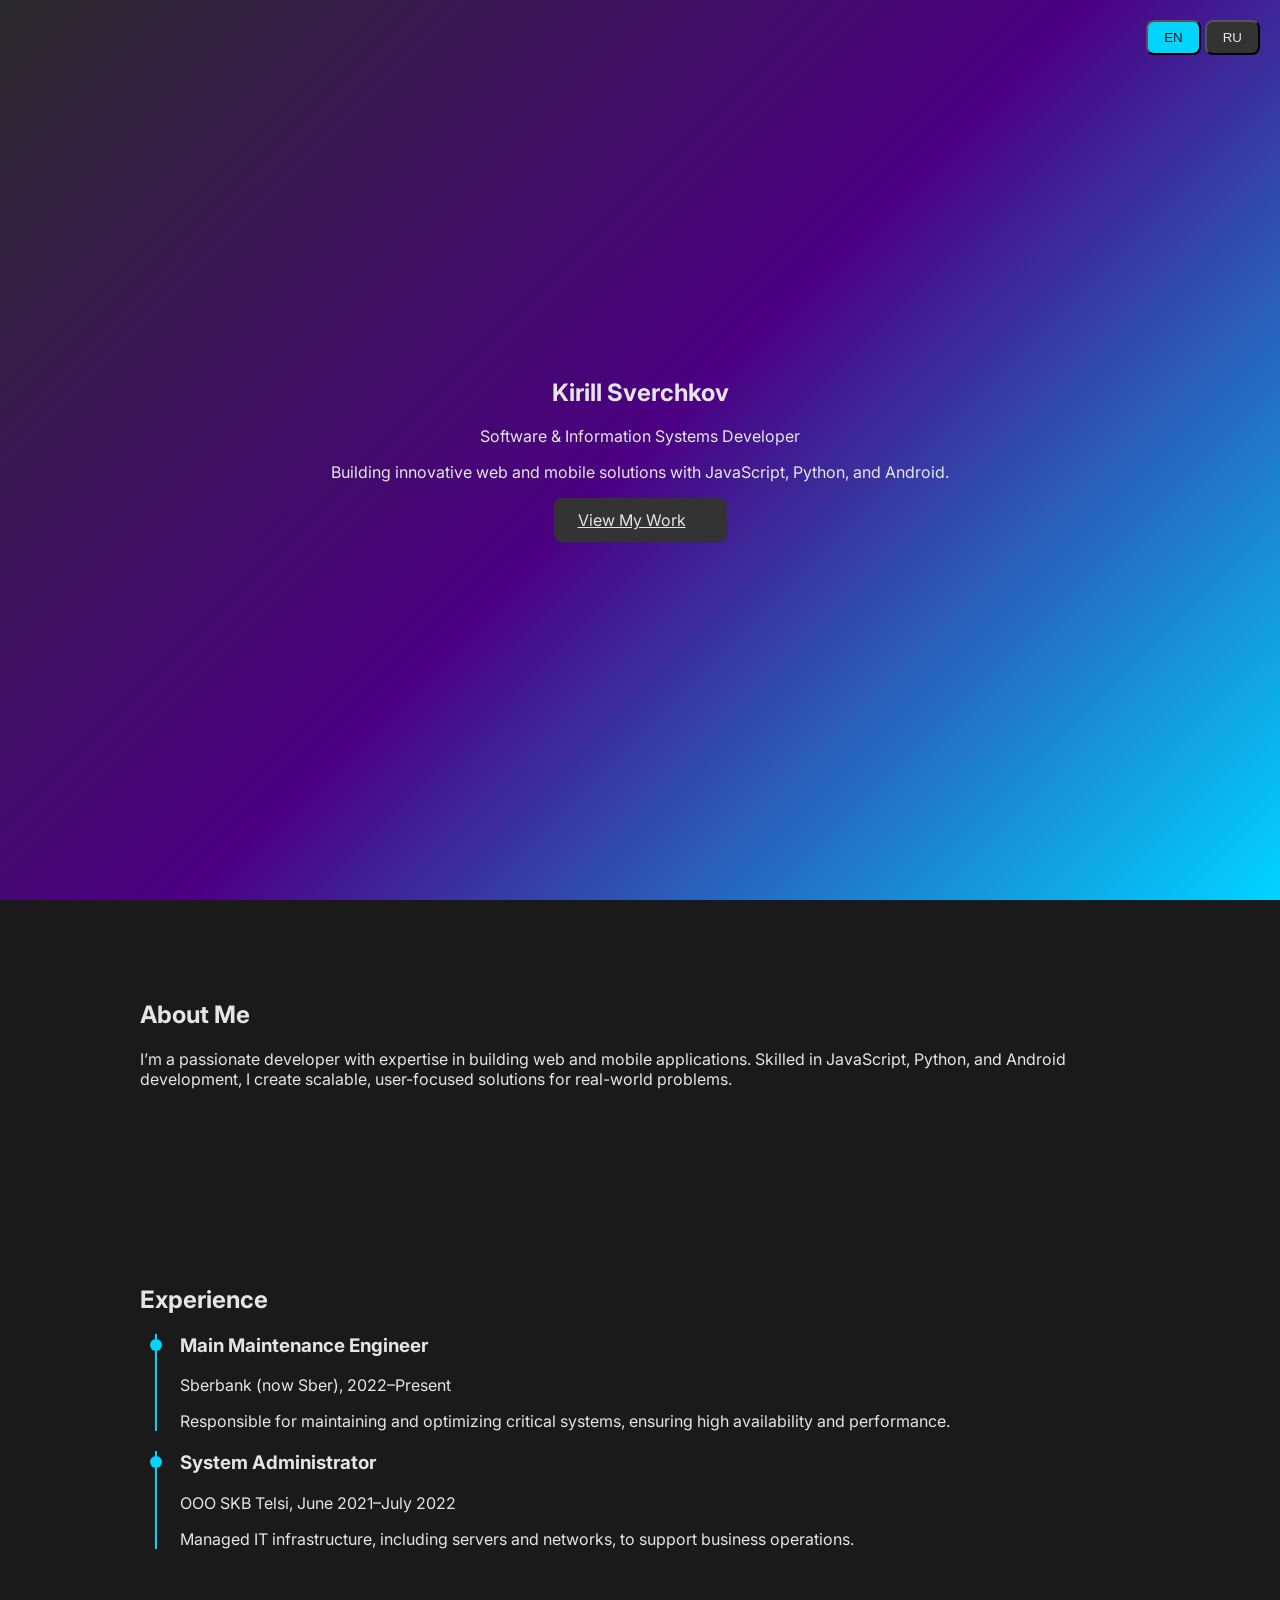
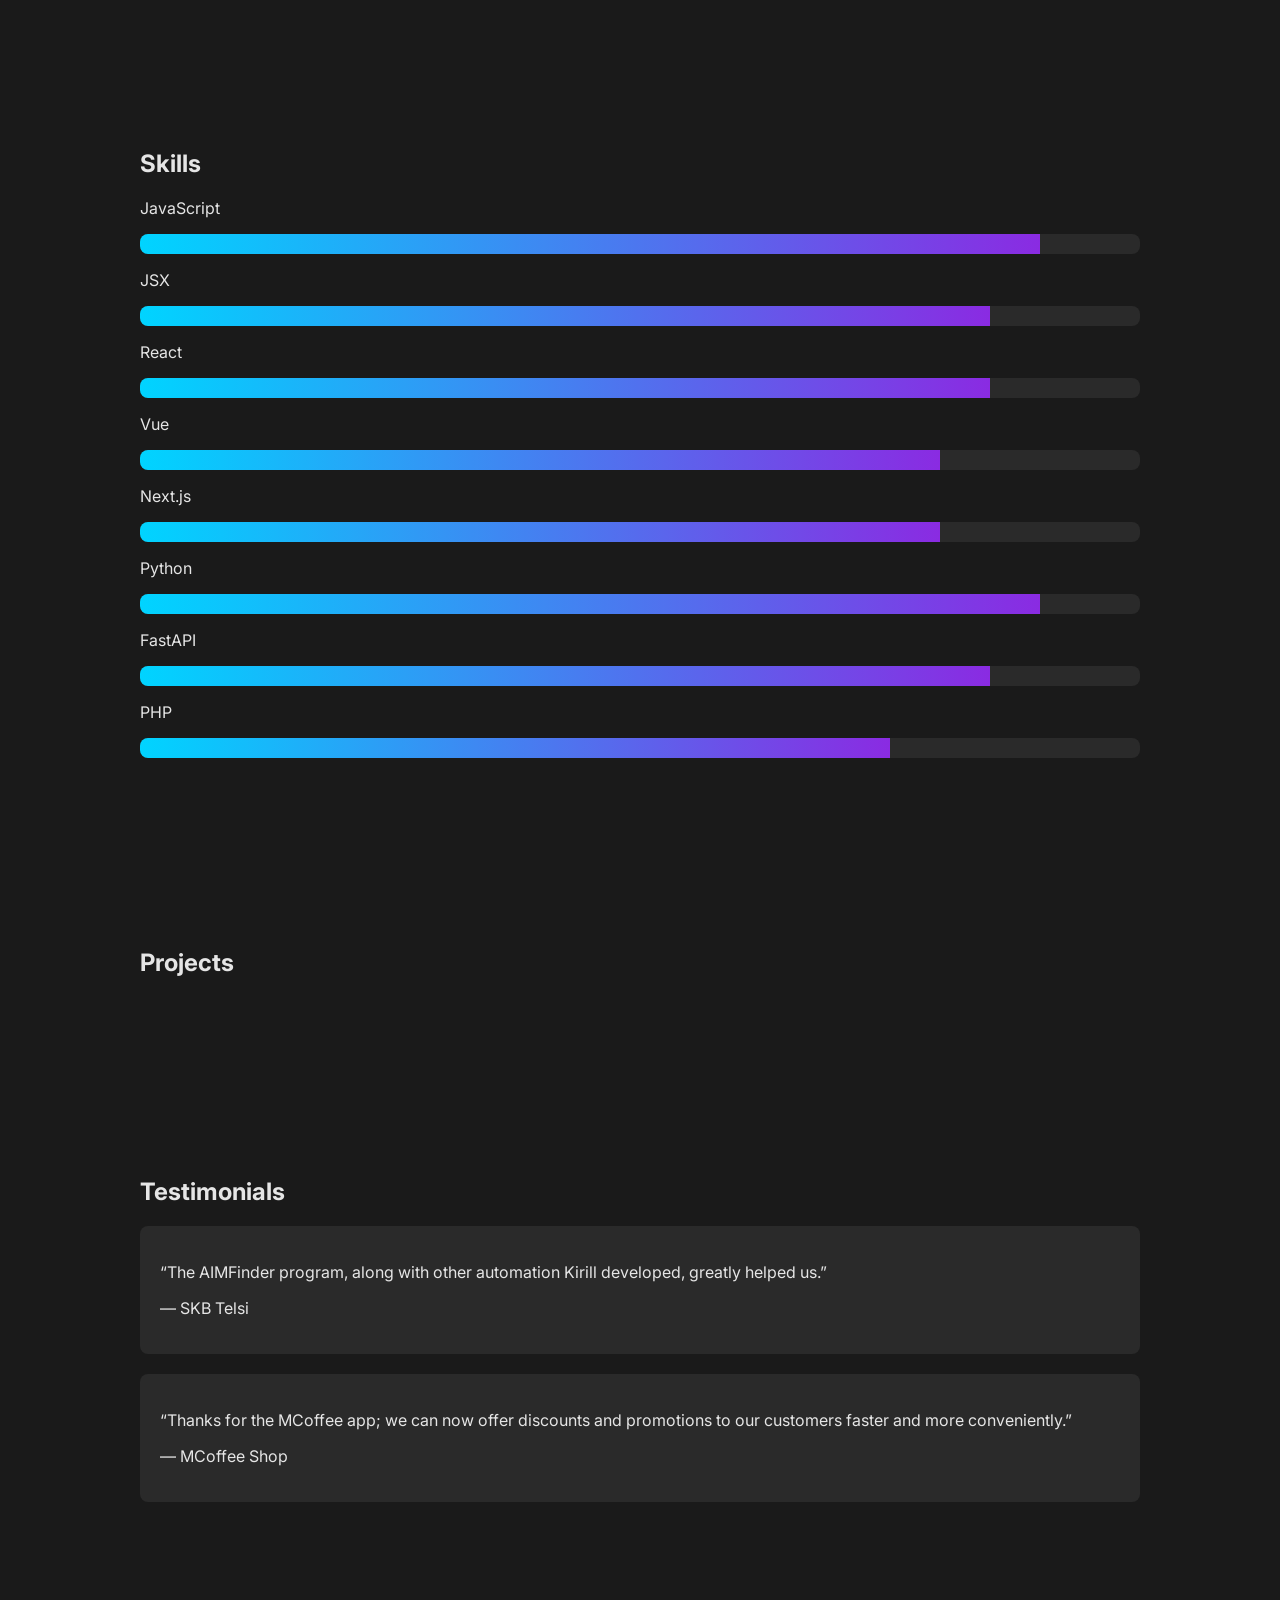
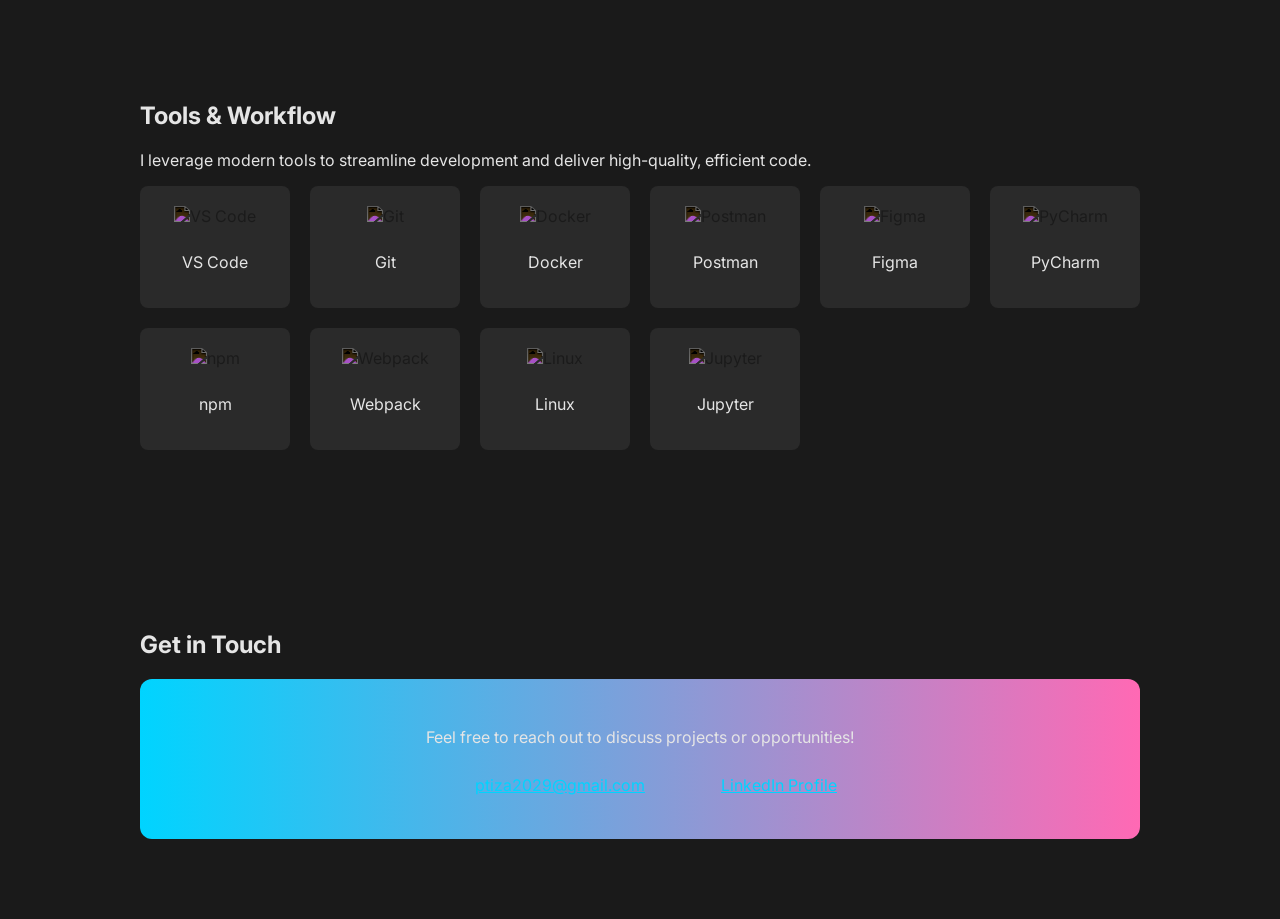
==== commit b581620f: "Update index.html" ====
--- a/index.html
+++ b/index.html
@@ -1,113 +1,611 @@
-<html>
-    <head>
-        <title>Kirill Sverchkov</title>
-        <meta name="viewport" content="width=device-width, initial-scale=1">
-        <link rel="stylesheet" href="/assets/css/common.css?v=0.1" >
-        <link rel="stylesheet" href="/assets/css/main.css?v=0.18">
-        <link rel="stylesheet" href="/assets/css/phone.css?v=0.9">
-        <link rel="stylesheet" href="/assets/css/prog.css?v=0.1">
-    </head>
-    <body>
-        <div class="content__box tyui" id="Home">
-            <div class="menu">
-                <a class="menu__item__logo" href="/">KS</a>
-                <div class="menu__item__items">
-                    <a class="menu__item" href="#Home">Home<anim></anim></a>
-                    <a class="menu__item" href="#About">About<anim></anim></a>
-                    <a class="menu__item" href="#Contacts">Contacts<anim></anim></a>
-                </div>
-            </div>
-            <div class="content__box__items">
-                <div class="content__box__left">
-                    <div class="content__title">Hi, User</div>
-                    <div class="content__description">My name is Kirill Sverchkov and I am a system administrator.</div>
-                </div>
-                <div class="content__box__right">
-                    <img src="/assets/images/head.jpeg">
-                </div>
-            </div>
+<!DOCTYPE html>
+<html lang="en">
+<head>
+    <meta charset="UTF-8">
+    <meta name="viewport" content="width=device-width, initial-scale=1.0">
+    <meta name="description" content="Portfolio of Kirill Sverchkov, a Software & Information Systems Developer skilled in JavaScript, Python, and Android development.">
+    <meta name="keywords" content="Kirill Sverchkov, software developer, JavaScript, Python, Android, web development, portfolio">
+    <meta name="author" content="Kirill Sverchkov">
+    <meta name="robots" content="index, follow">
+    <meta property="og:title" content="Kirill Sverchkov - Software Developer">
+    <meta property="og:description" content="Explore the portfolio of Kirill Sverchkov, showcasing innovative web and mobile solutions built with JavaScript, Python, and Android.">
+    <meta property="og:type" content="website">
+    <meta property="og:url" content="https://kirill.kamakepar.ru">
+    <meta property="og:image" content="https://kirill.kamakepar.ru/og-image.jpg">
+    <meta property="og:site_name" content="Kirill Sverchkov Portfolio">
+    <meta property="og:locale" content="en_US">
+    <title>Kirill Sverchkov - Software Developer</title>
+    <link href="https://cdn.jsdelivr.net/npm/tailwindcss@2.2.19/dist/tailwind.min.css" rel="stylesheet">
+    <link href="https://unpkg.com/aos@2.3.1/dist/aos.css" rel="stylesheet">
+    <link href="https://fonts.googleapis.com/css2?family=Inter:wght@400;600;700&display=swap" rel="stylesheet">
+    <script src="https://unpkg.com/feather-icons"></script>
+    <script src="https://unpkg.com/typed.js@2.0.16/dist/typed.umd.js"></script>
+    <script type="application/ld+json">
+    {
+        "@context": "https://schema.org",
+        "@graph": [
+            {
+                "@type": "Person",
+                "@id": "https://kirill.kamakepar.ru/#person",
+                "name": "Kirill Sverchkov",
+                "jobTitle": "Software & Information Systems Developer",
+                "url": "https://kirill.kamakepar.ru",
+                "sameAs": [
+                    "https://www.linkedin.com/in/kirill-sverchkov-ssa",
+                    "mailto:ptiza2029@gmail.com"
+                ],
+                "description": "Kirill Sverchkov is a passionate developer specializing in JavaScript, Python, and Android development, creating scalable and user-focused solutions."
+            },
+            {
+                "@type": "WebSite",
+                "@id": "https://kirill.kamakepar.ru/#website",
+                "url": "https://kirill.kamakepar.ru",
+                "name": "Kirill Sverchkov Portfolio",
+                "description": "Portfolio showcasing Kirill Sverchkov's projects in web and mobile development.",
+                "publisher": {
+                    "@id": "https://kirill.kamakepar.ru/#person"
+                }
+            }
+        ]
+    }
+    </script>
+    <style>
+        body {
+            background-color: #1A1A1A;
+            color: #E5E5E5;
+            font-family: 'Inter', sans-serif;
+            margin: 0;
+        }
+        .hero {
+            background: linear-gradient(135deg, #2A2A2A, #4B0082, #00D4FF);
+            min-height: 100vh;
+            display: flex;
+            align-items: center;
+            justify-content: center;
+            text-align: center;
+        }
+        .btn {
+            display: inline-flex;
+            align-items: center;
+            background: #333333;
+            color: #E5E5E5;
+            padding: 12px 24px;
+            border-radius: 8px;
+            transition: background 0.3s ease, transform 0.3s ease;
+        }
+        .btn:hover {
+            background: #444444;
+            transform: scale(1.05);
+        }
+        .btn i {
+            margin-left: 5px;
+            width: 12px;
+            height: 12px;
+        }
+        .project-btn {
+            display: inline-flex;
+            align-items: center;
+            background: #333333;
+            color: #E5E5E5;
+            padding: 8px 16px;
+            border-radius: 8px;
+            transition: background 0.3s ease, transform 0.3s ease;
+            font-size: 0.9rem;
+        }
+        .project-btn:hover {
+            background: #444444;
+            transform: scale(1.05);
+        }
+        .project-btn i {
+            margin-left: 5px;
+            width: 12px;
+            height: 12px;
+        }
+        .section {
+            padding: 80px 20px;
+            max-width: 1000px;
+            margin: 0 auto;
+        }
+        .skill-bar {
+            background: #2A2A2A;
+            border-radius: 8px;
+            overflow: hidden;
+            margin-bottom: 10px;
+        }
+        .skill-progress {
+            background: linear-gradient(90deg, #00D4FF, #8A2BE2);
+            height: 20px;
+            transition: width 1s ease-in-out;
+        }
+        .project-card {
+            background: #2A2A2A;
+            padding: 20px;
+            border-radius: 8px;
+            transition: transform 0.3s ease;
+        }
+        .project-card:hover {
+            transform: translateY(-10px);
+        }
+        .project-img {
+            width: 100%;
+            height: 200px;
+            object-fit: cover;
+            border-radius: 8px;
+            margin-bottom: 16px;
+        }
+        .tech-tag {
+            display: inline-block;
+            padding: 5px 10px;
+            border-radius: 12px;
+            font-size: 0.9rem;
+            margin: 5px 5px 0 0;
+        }
+        .timeline-item {
+            position: relative;
+            padding-left: 40px;
+            margin-bottom: 20px;
+        }
+        .timeline-item::before {
+            content: '';
+            position: absolute;
+            left: 15px;
+            top: 0;
+            bottom: 0;
+            width: 2px;
+            background: #00D4FF;
+        }
+        .timeline-item::after {
+            content: '';
+            position: absolute;
+            left: 10px;
+            top: 5px;
+            width: 12px;
+            height: 12px;
+            border-radius: 50%;
+            background: #00D4FF;
+        }
+        .testimonial-card {
+            background: #2A2A2A;
+            padding: 20px;
+            border-radius: 8px;
+            margin-bottom: 20px;
+        }
+        .tools-grid {
+            display: grid;
+            grid-template-columns: repeat(auto-fit, minmax(150px, 1fr));
+            gap: 20px;
+            text-align: center;
+        }
+        .tool-card {
+            background: #2A2A2A;
+            padding: 20px;
+            border-radius: 8px;
+            transition: transform 0.3s ease;
+        }
+        .tool-card:hover {
+            transform: translateY(-5px);
+        }
+        .tool-icon {
+            width: 40px;
+            height: 40px;
+            margin-bottom: 10px;
+            filter: invert(1);
+        }
+        .lang-toggle {
+            position: fixed;
+            top: 20px;
+            right: 20px;
+            z-index: 1000;
+        }
+        .lang-btn {
+            background: #333333;
+            color: #E5E5E5;
+            padding: 8px 16px;
+            border-radius: 8px;
+            cursor: pointer;
+            transition: background 0.3s ease;
+        }
+        .lang-btn:hover {
+            background: #444444;
+        }
+        .lang-btn.active {
+            background: #00D4FF;
+            color: #1A1A1A;
+        }
+        .contact-card {
+            background: #2A2A2A;
+            padding: 30px;
+            border-radius: 12px;
+            border: 2px solid transparent;
+            background-clip: padding-box;
+            position: relative;
+            text-align: center;
+        }
+        .contact-card::before {
+            content: '';
+            position: absolute;
+            top: -2px;
+            left: -2px;
+            right: -2px;
+            bottom: -2px;
+            background: linear-gradient(90deg, #00D4FF, #FF69B4);
+            z-index: -1;
+            border-radius: 12px;
+        }
+        .contact-link {
+            display: inline-flex;
+            align-items: center;
+            color: #00D4FF;
+            margin: 10px 20px;
+            transition: transform 0.3s ease, text-decoration 0.3s ease;
+        }
+        .contact-link:hover {
+            transform: translateY(-3px);
+            text-decoration: underline;
+        }
+        .contact-icon {
+            width: 24px;
+            height: 24px;
+            margin-right: 8px;
+            transition: transform 0.3s ease;
+        }
+        .contact-link:hover .contact-icon {
+            transform: scale(1.2);
+        }
+    </style>
+</head>
+<body>
+    <div class="lang-toggle">
+        <button class="lang-btn active" onclick="setLanguage('en')">EN</button>
+        <button class="lang-btn" onclick="setLanguage('ru')">RU</button>
+    </div>
+
+    <section class="hero" data-aos="fade-up">
+        <div>
+            <h1 class="text-5xl font-bold" data-translate="hero.title">Kirill Sverchkov</h1>
+            <p class="text-2xl mt-4" data-translate="hero.subtitle">Software & Information Systems Developer</p>
+            <p class="text-lg mt-2 opacity-75" data-translate="hero.description">Building innovative web and mobile solutions with JavaScript, Python, and Android.</p>
+            <a href="#projects" class="btn mt-6" data-translate="hero.cta">View My Work <i data-feather="folder"></i></a>
         </div>
-        <div class="content__box ddfg" id="About">
-            <div class="content_box__description">I can administrate: </div>
-            <div class="content__box__layers">
-                <div class="content__box__left__layer__left">
-                    <div class="content__box__left__layer__top">
-                        <img src="/assets/images/image 2debian_logo.png" class="debian">
-                        <img src="/assets/images/image 3ubuntu_logo.png" class="ubuntu">
-                        <img src="/assets/images/image 4kali_logo.png" class="kali">
+    </section>
+
+    <section class="section" id="about" data-aos="fade-up">
+        <h2 class="text-3xl font-bold mb-6" data-translate="about.title">About Me</h2>
+        <p class="text-lg" data-translate="about.description">I’m a passionate developer with expertise in building web and mobile applications. Skilled in JavaScript, Python, and Android development, I create scalable, user-focused solutions for real-world problems.</p>
+    </section>
+
+    <section class="section" id="experience" data-aos="fade-up">
+        <h2 class="text-3xl font-bold mb-6" data-translate="experience.title">Experience</h2>
+        <div class="timeline-item">
+            <h3 class="text-xl font-semibold" data-translate="experience.sber.title">Main Maintenance Engineer</h3>
+            <p class="text-sm opacity-75" data-translate="experience.sber.period">Sberbank (now Sber), 2022–Present</p>
+            <p data-translate="experience.sber.description">Responsible for maintaining and optimizing critical systems, ensuring high availability and performance.</p>
+        </div>
+        <div class="timeline-item">
+            <h3 class="text-xl font-semibold" data-translate="experience.telsi.title">System Administrator</h3>
+            <p class="text-sm opacity-75" data-translate="experience.telsi.period">OOO SKB Telsi, June 2021–July 2022</p>
+            <p data-translate="experience.telsi.description">Managed IT infrastructure, including servers and networks, to support business operations.</p>
+        </div>
+    </section>
+
+    <section class="section" id="skills" data-aos="fade-up">
+        <h2 class="text-3xl font-bold mb-6" data-translate="skills.title">Skills</h2>
+        <div class="space-y-4">
+            <div>
+                <p data-translate="skills.js">JavaScript</p>
+                <div class="skill-bar"><div class="skill-progress" style="width: 90%;"></div></div>
+            </div>
+            <div>
+                <p data-translate="skills.jsx">JSX</p>
+                <div class="skill-bar"><div class="skill-progress" style="width: 85%;"></div></div>
+            </div>
+            <div>
+                <p data-translate="skills.react">React</p>
+                <div class="skill-bar"><div class="skill-progress" style="width: 85%;"></div></div>
+            </div>
+            <div>
+                <p data-translate="skills.vue">Vue</p>
+                <div class="skill-bar"><div class="skill-progress" style="width: 80%;"></div></div>
+            </div>
+            <div>
+                <p data-translate="skills.nextjs">Next.js</p>
+                <div class="skill-bar"><div class="skill-progress" style="width: 80%;"></div></div>
+            </div>
+            <div>
+                <p data-translate="skills.python">Python</p>
+                <div class="skill-bar"><div class="skill-progress" style="width: 90%;"></div></div>
+            </div>
+            <div>
+                <p data-translate="skills.fastapi">FastAPI</p>
+                <div class="skill-bar"><div class="skill-progress" style="width: 85%;"></div></div>
+            </div>
+            <div>
+                <p data-translate="skills.php">PHP</p>
+                <div class="skill-bar"><div class="skill-progress" style="width: 75%;"></div></div>
+            </div>
+        </div>
+    </section>
+
+    <section class="section" id="projects" data-aos="fade-up">
+        <h2 class="text-3xl font-bold mb-6" data-translate="projects.title">Projects</h2>
+        <div id="projects-container" class="space-y-6"></div>
+    </section>
+
+    <section class="section" id="testimonials" data-aos="fade-up">
+        <h2 class="text-3xl font-bold mb-6" data-translate="testimonials.title">Testimonials</h2>
+        <div class="space-y-6">
+            <div class="testimonial-card">
+                <p class="italic" data-translate="testimonials.telsi.quote">“The AIMFinder program, along with other automation Kirill developed, greatly helped us.”</p>
+                <p class="text-sm opacity-75 mt-2" data-translate="testimonials.telsi.author">— SKB Telsi</p>
+            </div>
+            <div class="testimonial-card">
+                <p class="italic" data-translate="testimonials.mcoffee.quote">“Thanks for the MCoffee app; we can now offer discounts and promotions to our customers faster and more conveniently.”</p>
+                <p class="text-sm opacity-75 mt-2" data-translate="testimonials.mcoffee.author">— MCoffee Shop</p>
+            </div>
+        </div>
+    </section>
+
+    <section class="section" id="tools" data-aos="fade-up">
+        <h2 class="text-3xl font-bold mb-6" data-translate="tools.title">Tools & Workflow</h2>
+        <p class="text-lg mb-6" data-translate="tools.description">I leverage modern tools to streamline development and deliver high-quality, efficient code.</p>
+        <div class="tools-grid">
+            <div class="tool-card">
+                <img src="https://api.iconify.design/vscode-icons:file-type-vscode.svg" alt="VS Code" class="tool-icon">
+                <p data-translate="tools.vscode">VS Code</p>
+            </div>
+            <div class="tool-card">
+                <img src="https://simpleicons.org/icons/git.svg" alt="Git" class="tool-icon">
+                <p data-translate="tools.git">Git</p>
+            </div>
+            <div class="tool-card">
+                <img src="https://simpleicons.org/icons/docker.svg" alt="Docker" class="tool-icon">
+                <p data-translate="tools.docker">Docker</p>
+            </div>
+            <div class="tool-card">
+                <img src="https://simpleicons.org/icons/postman.svg" alt="Postman" class="tool-icon">
+                <p data-translate="tools.postman">Postman</p>
+            </div>
+            <div class="tool-card">
+                <img src="https://simpleicons.org/icons/figma.svg" alt="Figma" class="tool-icon">
+                <p data-translate="tools.figma">Figma</p>
+            </div>
+            <div class="tool-card">
+                <img src="https://simpleicons.org/icons/pycharm.svg" alt="PyCharm" class="tool-icon">
+                <p data-translate="tools.pycharm">PyCharm</p>
+            </div>
+            <div class="tool-card">
+                <img src="https://simpleicons.org/icons/npm.svg" alt="npm" class="tool-icon">
+                <p data-translate="tools.npm">npm</p>
+            </div>
+            <div class="tool-card">
+                <img src="https://simpleicons.org/icons/webpack.svg" alt="Webpack" class="tool-icon">
+                <p data-translate="tools.webpack">Webpack</p>
+            </div>
+            <div class="tool-card">
+                <img src="https://simpleicons.org/icons/linux.svg" alt="Linux" class="tool-icon">
+                <p data-translate="tools.linux">Linux</p>
+            </div>
+            <div class="tool-card">
+                <img src="https://simpleicons.org/icons/jupyter.svg" alt="Jupyter" class="tool-icon">
+                <p data-translate="tools.jupyter">Jupyter</p>
+            </div>
+        </div>
+    </section>
+
+    <section class="section" id="contact" data-aos="fade-up">
+        <h2 class="text-3xl font-bold mb-6 text-center" id="contact-title" data-translate="contact.title">Get in Touch</h2>
+        <div class="contact-card" data-aos="zoom-in">
+            <p class="text-lg mb-4" data-translate="contact.invite">Feel free to reach out to discuss projects or opportunities!</p>
+            <div class="flex justify-center flex-wrap">
+                <a href="mailto:ptiza2029@gmail.com" class="contact-link" data-translate="contact.email">
+                    <i data-feather="mail" class="contact-icon"></i>
+                    ptiza2029@gmail.com
+                </a>
+                <a href="https://www.linkedin.com/in/kirill-sverchkov-ssa" class="contact-link" data-translate="contact.linkedin">
+                    <i data-feather="linkedin" class="contact-icon"></i>
+                    LinkedIn Profile
+                </a>
+            </div>
+        </div>
+    </section>
+
+    <script src="https://unpkg.com/aos@2.3.1/dist/aos.js"></script>
+    <script>
+        const translations = {
+            en: {
+                "hero.title": "Kirill Sverchkov",
+                "hero.subtitle": "Software & Information Systems Developer",
+                "hero.description": "Building innovative web and mobile solutions with JavaScript, Python, and Android.",
+                "hero.cta": "View My Work",
+                "about.title": "About Me",
+                "about.description": "I’m a passionate developer with expertise in building web and mobile applications. Skilled in JavaScript, Python, and Android development, I create scalable, user-focused solutions for real-world problems.",
+                "experience.title": "Experience",
+                "experience.sber.title": "Middle Maintenance Engineer",
+                "experience.sber.period": "Sberbank (now Sber), 2022–Present",
+                "experience.sber.description": "Responsible for maintaining and optimizing critical systems, ensuring high availability and performance.",
+                "experience.telsi.title": "System Administrator",
+                "experience.telsi.period": "OOO SKB Telsi, June 2021–July 2022",
+                "experience.telsi.description": "Managed IT infrastructure, including servers and networks, to support business operations.",
+                "skills.title": "Skills",
+                "skills.js": "JavaScript",
+                "skills.jsx": "JSX",
+                "skills.react": "React",
+                "skills.vue": "Vue",
+                "skills.nextjs": "Next.js",
+                "skills.python": "Python",
+                "skills.fastapi": "FastAPI",
+                "skills.php": "PHP",
+                "projects.title": "Projects",
+                "projects.polyconvert.title": "Polyconvert",
+                "projects.polyconvert.description": "Online app for converting full-body human photos into 3D models.",
+                "projects.aimfinder.title": "AIMFinder",
+                "projects.aimfinder.description": "Offline web app for calibrating high-precision equipment using browser camera.",
+                "projects.mcoffee.title": "MCoffee",
+                "projects.mcoffee.description": "Mobile app for coffee discounts at MCoffee cafes.",
+                "projects.cta": "View Project",
+                "testimonials.title": "Testimonials",
+                "testimonials.telsi.quote": "“The AIMFinder program, along with other automation Kirill developed, greatly helped us.”",
+                "testimonials.telsi.author": "— SKB Telsi",
+                "testimonials.mcoffee.quote": "“Thanks for the MCoffee app; we can now offer discounts and promotions to our customers faster and more conveniently.”",
+                "testimonials.mcoffee.author": "— MCoffee Shop",
+                "tools.title": "Tools & Workflow",
+                "tools.description": "I leverage modern tools to streamline development and deliver high-quality, efficient code.",
+                "tools.vscode": "VS Code",
+                "tools.git": "Git",
+                "tools.docker": "Docker",
+                "tools.postman": "Postman",
+                "tools.figma": "Figma",
+                "tools.pycharm": "PyCharm",
+                "tools.npm": "npm",
+                "tools.webpack": "Webpack",
+                "tools.linux": "Linux",
+                "tools.jupyter": "Jupyter",
+                "contact.title": "Get in Touch",
+                "contact.invite": "Feel free to reach out to discuss projects or opportunities!",
+                "contact.email": "ptiza2029@gmail.com",
+                "contact.linkedin": "LinkedIn Profile"
+            },
+            ru: {
+                "hero.title": "Кирилл Сверчков",
+                "hero.subtitle": "Разработчик ПО и информационных систем",
+                "hero.description": "Создаю инновационные веб- и мобильные решения с использованием JavaScript, Python и Android.",
+                "hero.cta": "Посмотреть работы",
+                "about.title": "Обо мне",
+                "about.description": "Я увлеченный разработчик с опытом создания веб- и мобильных приложений. Специализируюсь на JavaScript, Python и разработке под Android, создаю масштабируемые решения, ориентированные на пользователя.",
+                "experience.title": "Опыт",
+                "experience.sber.title": "Ведущий инженер по обслуживанию",
+                "experience.sber.period": "Сбербанк (ныне Сбер), 2022–по настоящее время",
+                "experience.sber.description": "Отвечаю за обслуживание и оптимизацию критически важных систем, обеспечивая высокую доступность и производительность.",
+                "experience.telsi.title": "Системный администратор",
+                "experience.telsi.period": "ООО СКБ Телси, июнь 2021–июль 2022",
+                "experience.telsi.description": "Управлял ИТ-инфраструктурой, включая серверы и сети, для поддержки бизнес-процессов.",
+                "skills.title": "Навыки",
+                "skills.js": "JavaScript",
+                "skills.jsx": "JSX",
+                "skills.react": "React",
+                "skills.vue": "Vue",
+                "skills.nextjs": "Next.js",
+                "skills.python": "Python",
+                "skills.fastapi": "FastAPI",
+                "skills.php": "PHP",
+                "projects.title": "Проекты",
+                "projects.polyconvert.title": "Polyconvert",
+                "projects.polyconvert.description": "Онлайн-приложение для преобразования фотографий человека в полный рост в 3D-модель.",
+                "projects.aimfinder.title": "AIMFinder",
+                "projects.aimfinder.description": "Оффлайн веб-приложение для калибровки высокоточного оборудования с использованием камеры браузера.",
+                "projects.mcoffee.title": "MCoffee",
+                "projects.mcoffee.description": "Мобильное приложение для скидок на кофе в кофейнях MCoffee.",
+                "projects.cta": "Посмотреть проект",
+                "testimonials.title": "Отзывы",
+                "testimonials.telsi.quote": "“Программа AIMFinder и другая автоматизация, разработанная Кириллом, очень нам помогли.”",
+                "testimonials.telsi.author": "— СКБ Телси",
+                "testimonials.mcoffee.quote": "“Спасибо за приложение MCoffee, теперь мы можем быстрее и удобнее предлагать скидки и выгодные предложения нашим клиентам.”",
+                "testimonials.mcoffee.author": "— MCoffee Shop",
+                "tools.title": "Инструменты и рабочий процесс",
+                "tools.description": "Я использую современные инструменты для оптимизации разработки и создания высококачественного кода.",
+                "tools.vscode": "VS Code",
+                "tools.git": "Git",
+                "tools.docker": "Docker",
+                "tools.postman": "Postman",
+                "tools.figma": "Figma",
+                "tools.pycharm": "PyCharm",
+                "tools.npm": "npm",
+                "tools.webpack": "Webpack",
+                "tools.linux": "Linux",
+                "tools.jupyter": "Jupyter",
+                "contact.title": "Связаться со мной",
+                "contact.invite": "Не стесняйтесь связаться, чтобы обсудить проекты или возможности!",
+                "contact.email": "ptiza2029@gmail.com",
+                "contact.linkedin": "Профиль LinkedIn"
+            }
+        };
+
+        function setLanguage(lang) {
+            document.querySelectorAll("[data-translate]").forEach(element => {
+                const key = element.getAttribute("data-translate");
+                element.innerHTML = translations[lang][key] || element.innerHTML;
+            });
+            document.querySelectorAll(".lang-btn").forEach(btn => {
+                btn.classList.remove("active");
+                if (btn.textContent === lang.toUpperCase()) {
+                    btn.classList.add("active");
+                }
+            });
+            renderProjects(lang);
+        }
+
+        const projects = [
+            {
+                title: "projects.polyconvert.title",
+                description: "projects.polyconvert.description",
+                image: "https://github.com/Kamakepar2029/PolyConvert/raw/main/IMG_20250728_094438_334.jpg",
+                url: "#",
+                tags: [
+                    { name: "Python", class: "tag-python", style: "background: #306998; color: #FFD43B;" },
+                    { name: "FastAPI", class: "tag-fastapi", style: "background: #009688; color: #fff;" },
+                    { name: "PHP", class: "tag-php", style: "background: #787CB5; color: #fff;" },
+                    { name: "JavaScript", class: "tag-js", style: "background: #F0DB4F; color: #323330;" }
+                ]
+            },
+            {
+                title: "projects.aimfinder.title",
+                description: "projects.aimfinder.description",
+                image: "https://raw.githubusercontent.com/Kamakepar2029/AIMFInder_new_web/refs/heads/main/aimfinder_web.png",
+                url: "https://kamakepar2029.github.io/AIMFInder_new_web/",
+                tags: [
+                    { name: "JavaScript", class: "tag-js", style: "background: #F0DB4F; color: #323330;" },
+                    { name: "Chrome Camera API", class: "tag-chromecamera", style: "background: #4285F4; color: #fff;" },
+                    { name: "CanvasJS", class: "tag-canvasjs", style: "background: #4CAF50; color: #fff;" }
+                ]
+            },
+            {
+                title: "projects.mcoffee.title",
+                description: "projects.mcoffee.description",
+                image: "https://image.winudf.com/v2/image1/bXkubWNvZmZlZS5kaXNjb3VudF9zY3JlZW5fMF8xNzM1NDU0MzQ1XzAyNQ/screen-0.webp?fakeurl=1&type=.webp",
+                url: "https://play.google.com/store/apps/details?id=my.mcoffee.discount&hl=en_US",
+                tags: [
+                    { name: "Android", class: "tag-android", style: "background: #3DDC84; color: #fff;" },
+                    { name: "Kotlin", class: "tag-kotlin", style: "background: #B125EA; color: #fff;" },
+                    { name: "Java", class: "tag-java", style: "background: #B07219; color: #fff;" }
+                ]
+            }
+        ];
+
+        function renderProjects(lang) {
+            const projectsContainer = document.getElementById("projects-container");
+            projectsContainer.innerHTML = "";
+            projects.forEach(project => {
+                const tags = project.tags.map(tag => 
+                    `<span class="tech-tag ${tag.class}" style="${tag.style}">${tag.name}</span>`
+                ).join("");
+                const button = project.url !== "#" 
+                    ? `<a href="${project.url}" class="project-btn mt-4" data-translate="projects.cta">${translations[lang]["projects.cta"]}<i data-feather="link"></i></a>`
+                    : "";
+                const projectCard = `
+                    <div class="project-card">
+                        <img src="${project.image}" alt="${translations[lang][project.title]}" class="project-img">
+                        <h3 class="text-xl font-semibold">${translations[lang][project.title]}</h3>
+                        <p>${translations[lang][project.description]}</p>
+                        <div class="mt-2">${tags}</div>
+                        ${button}
                     </div>
-                    <div class="content__box__left__layer__bottom">
-                        Gnu/Linux Distributions<anim></anim>
-                    </div>
-                </div>
-                <div class="content__box__left__layer__center">
-                    <div class="content__box__center__layer__top">
-                        <img src="/assets/images/image 10windows_server_logo.png" class="windows10">
-                    </div>
-                    <div class="content__box__center__layer__bottom">
-                        Windows Server<anim></anim>
-                    </div>
-                </div>
-                <div class="content__box__left__layer__right">
-                    <div class="content__box__right__layer__top">
-                        <img src="/assets/images/image 5centos_logo.png" class="centos">
-                    </div>
-                    <div class="content__box__right__layer__bottom">
-                        Red Hat Enterprise Linux<anim></anim>
-                    </div>
-                </div>
-            </div>
-            <div class="content_box__description">I know languages: </div>
-            <div class="content_box__description__langs">
-                <img src="/assets/images/image 6java_logo.png" class="java">
-                <img src="/assets/images/image 7php_logo.png" class="php">
-                <img src="/assets/images/flask_bg_trans 1flask_logo.png" class="flask">
-                <img src="/assets/images/image 8web_logo.png" class="web">
-                <img src="/assets/images/image 9python_logo.png" class="python">
-            </div>
-            <div class="content_box__description">My works: </div>
-            <div class="content__box__my__works">
-                <div class="content__box__my__works__asset">
-                    <div class="imgasset" style="background-image:url('/assets/images/projects/veltry_proj.png');">
-                        <div class="huty">
-                            Veltry is a project, in which an internet shop was created.
-                        </div>
-                    </div>
-                </div>
-
-                <div class="content__box__my__works__asset">
-                    <div class="imgasset" style="background-image:url('/assets/images/projects/warticles_proj.png');">
-                        <div class="huty">
-                            Warticles is a project, in which you can create a blog.
-                        </div>
-                    </div>
-                </div>
-
-                <div class="content__box__my__works__asset">
-                    <div class="imgasset" style="background-image:url('/assets/images/projects/winix_os_proj.png');">
-                        <div class="huty">
-                            Winix is an os, written in JavaScript and styled by css.
-                        </div>
-                    </div>
-                </div>
-            </div>
-            <div class="content__box rtyu" id="Contacts">
-                <div class="content_box__description">My contacts: </div>
-                <div class="phone_me dliu">
-                    <a href="tel:+7 (963) 648 72 48"><img src="/assets/images/phone-line 1.png"> <hg>+7 (963) 648 72 48</hg></a>
-                </div>
-                <div class="email_me dliu">
-                    <a href="mailto:kirill@kamakepar.ru"><img src="/assets/images/email 1.png"> <hg>kirill@kamakepar.ru</hg></a>
-                </div>
-                <div class="whatsapp_me dliu">
-                    <a href="https://api.whatsapp.com/send?phone=79636487248&text=%D0%94%D0%BE%D0%B1%D1%80%D1%8B%D0%B9%20%D0%B4%D0%B5%D0%BD%D1%8C.%20%D0%9C%D0%B5%D0%BD%D1%8F%20%D0%B7%D0%BE%D0%B2%D1%83%D1%82%20..."><img src="/assets/images/whatsapp-round-line 1.png"> <hg>+7 (963) 648 72 48</hg></a>
-                </div>
-                <div class="frame">
-                    <script src="//mailer.i.bizml.ru/apps/fc3/build/loader.js" async sp-form-id="51efac4c1dc15f9a9f5ab55841e2608adf879eae57d5d45fceab6134a66a0aba"></script>
-                </frame>
-            </div>
-    </body>
-    <script src="/assets/js/jquery.js"></script>
-    <script src="/assets/js/jquery.appear.js"></script>
-    <script src="/assets/js/main.js?v=1.2"></script>
-</html>+                `;
+                projectsContainer.innerHTML += projectCard;
+            });
+            feather.replace();
+        }
+
+        AOS.init({ duration: 1000 });
+        feather.replace();
+        setLanguage("en");
+
+        const typed = new Typed('#contact-title', {
+            strings: [translations.en["contact.title"], translations.ru["contact.title"]],
+            typeSpeed: 50,
+            backSpeed: 30,
+            loop: true,
+            showCursor: false
+        });
+    </script>
+</body>
+</html>
